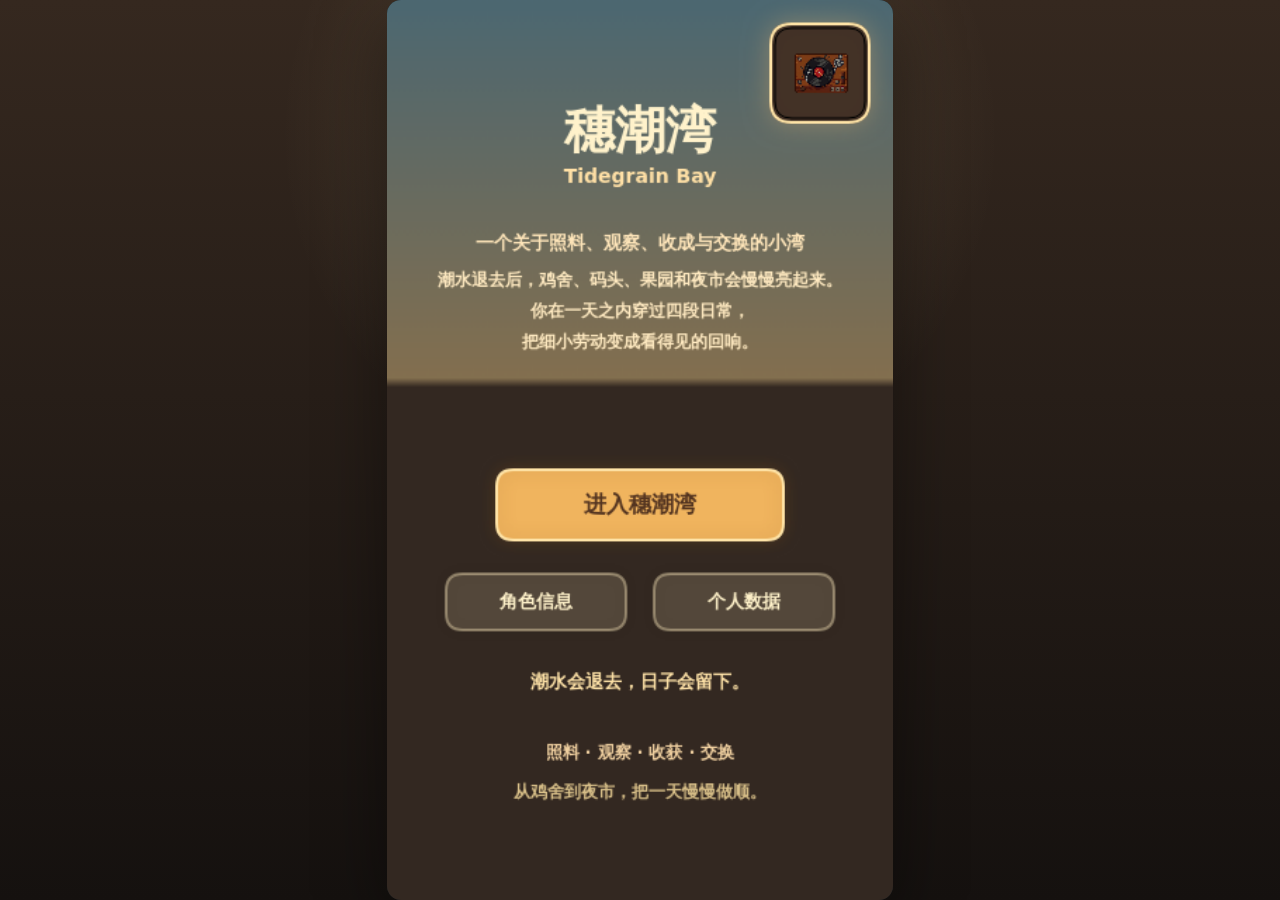
==== scenes/????/index.html @ 408d7daa "Refine WarmSheaf coop scene interactions and assets" ====
<!doctype html>
<html lang="zh-CN">
<head>
  <meta charset="utf-8">
  <meta name="viewport" content="width=device-width, initial-scale=1, maximum-scale=1, user-scalable=no, viewport-fit=cover">
  <title>穗潮湾场景原型集</title>
  <style>
    * { box-sizing: border-box; }
    html, body {
      margin: 0;
      width: 100%;
      height: 100%;
      overflow: hidden;
      background: #211a16;
      color: #fff6de;
      font-family: system-ui, -apple-system, BlinkMacSystemFont, "Segoe UI", sans-serif;
      touch-action: none;
      user-select: none;
    }
    #wrap {
      width: 100vw;
      height: 100vh;
      display: grid;
      place-items: center;
      background:
        radial-gradient(circle at 50% 15%, rgba(255, 223, 165, 0.18), transparent 36%),
        linear-gradient(180deg, #35281f, #15110f);
    }
    #stage {
      position: relative;
      width: min(100vw, calc(100vh * 9 / 16));
      height: min(100vh, calc(100vw * 16 / 9));
      max-width: 100vw;
      max-height: 100vh;
      border-radius: 14px;
      overflow: hidden;
      box-shadow: 0 22px 70px rgba(0, 0, 0, 0.42);
      background: #142027;
    }
    canvas {
      position: absolute;
      inset: 0;
      display: block;
      width: 100%;
      height: 100%;
      touch-action: none;
    }
    #worldCanvas { pointer-events: none; }
    #hudCanvas { background: transparent; }
    @media (max-width: 520px) {
      #stage { border-radius: 0; }
    }
  </style>
</head>
<body>
  <div id="wrap">
    <div id="stage">
      <canvas id="worldCanvas" width="360" height="640" aria-hidden="true"></canvas>
      <canvas id="hudCanvas" width="360" height="640" aria-label="穗潮湾场景原型集"></canvas>
    </div>
  </div>

  <script src="./js/three.min.js"></script>
  <script>
  (() => {
    "use strict";

    const Config = {
      W: 360,
      H: 640,
      fov: 98,
      pitchScale: 5.3,
      staminaMax: 100,
      errorText: "哎呀，出错了，请重启试试吧~",
      storageKey: "tidegrain-bay-multi-scene-v1",
      bgmPaths: {
        default: encodeURI("./assets/audio/bgm/星露谷背景音.mp3"),
        coop: encodeURI("./assets/audio/bgm/鸡舍背景音.mp3")
      },
      sfxPaths: {
        cloth: { path: encodeURI("./assets/audio/sfx/衣服摩擦.mp3"), volume: 0.7 },
        hayPlace: { path: encodeURI("./assets/audio/sfx/干草.mp3"), volume: 0.82 }
      },
      input: {
        hoverEnterAngle: 12,
        hoverExitAngle: 9,
        hoverLockMs: 150,
        edgeHintAngle: 18,
        tapAssistAngle: 15,
        tapGuideBonus: 2.6,
        guideNudgeDelay: 4.5,
        guideEscalateDelay: 8,
        stationaryFrameCount: 18,
        fastTurnThreshold: 2.4,
        idleDeadzoneYaw: 0.7,
        idleDeadzonePitch: 0.45,
        moveDeadzoneYaw: 0.3,
        moveDeadzonePitch: 0.2,
        idleSmoothing: 0.10,
        moveSmoothing: 0.18,
        fastTurnSmoothing: 0.32,
        pitchLimit: 32,
        pitchSoftZone: 8,
        pitchOvershoot: 12,
        pitchResistance: 2.6,
        tapDirectRadiusMul: 1.35,
        tapDirectMinRadius: 36,
        tapDirectGuideBonus: 5,
        dragThresholdPx: 4,
        dragYawScale: 0.32,
        dragPitchScale: 0.11
      },
      depthWeight: { far: 0, mid: 1, near: 2, fx: 3 }
    };

    const HubMapAssetPaths = [
      "./assets/ui/hub-map-360.png",
      "./assets/ui/hub-map.png",
      "../../1.png"
    ];
    const MenuMusicAssetPath = "./assets/ui/music-toggle.png";
    const MenuMusicSprite = {
      recordCx: 1341 / 2752,
      recordCy: 736 / 1536,
      recordR: 512 / 1536
    };
    const HubScenePlacements = {
      coop: { x: 0.21, y: 0.45, w: 88, h: 32 },
      orchard: { x: 0.7, y: 0.29, w: 88, h: 32 },
      dock: { x: 0.65, y: 0.6, w: 88, h: 32 },
      market: { x: 0.81, y: 0.82, w: 88, h: 32 }
    };

    const SceneOrder = ["coop", "dock", "orchard", "market"];
    const SceneMeta = {
      coop: { name: "暖穗鸡舍", en: "WarmSheaf Coop", core: "投喂、抚摸、拾蛋", color: "#efbd70", duration: 80, intro: "鸡舍总是醒得最早。先把干草放好，再和小鸡们打个招呼。", quote: "晨光落进鸡舍时，照料就是一天最稳的开始。" },
      dock: { name: "听潮码头", en: "Tidewharf Dock", core: "听音、抛竿、拉扯", color: "#6dc5dd", duration: 82, intro: "海面把鱼群藏进了浪声里。跟着更近的水花，把这一杆抛准。", quote: "在穗潮湾，鱼有时先被听见，才会被看见。" },
      orchard: { name: "风磨果园", en: "Windmill Orchard", core: "摇树、分拣、压榨", color: "#f29d63", duration: 80, intro: "风会替树把成熟交下来。你要做的，是分出最甜的一份。", quote: "果园教人的不是采摘，而是判断什么该留下、什么该变成香气。" },
      market: { name: "暮灯集市", en: "Dusklantern Market", core: "浏览、交付、变现", color: "#c18dff", duration: 80, intro: "等灯火亮起，白天的劳动才真正有了回声。看看谁在等你的货。", quote: "夜市不只交换货物，也交换一天被看见的分量。" }
    };

    const MenuCopy = {
      eyebrow: "一个关于照料、观察、收成与交换的小湾",
      bodyLines: [
        "潮水退去后，鸡舍、码头、果园和夜市会慢慢亮起来。",
        "你在一天之内穿过四段日常，",
        "把细小劳动变成看得见的回响。"
      ],
      quote: "潮水会退去，日子会留下。",
      footer: "照料 · 观察 · 收获 · 交换"
    };

    const InventoryLabels = {
      egg: "鸡蛋",
      silverEgg: "银星蛋",
      fish: "鲜鱼",
      shell: "贝壳",
      berry: "鲜果",
      jam: "果酱",
      honey: "蜂蜜"
    };

    const CollectionKeys = ["egg", "silverEgg", "fish", "shell", "berry", "jam", "honey"];
    const ProfileTitles = [
      { id: "newcomer", name: "湾里新住民" },
      { id: "coopkeeper", name: "鸡舍照料人" },
      { id: "tidewatcher", name: "听潮采集者" },
      { id: "lanterntrader", name: "暮灯货主" }
    ];
    const EventDefs = [
      { id: "scene_coop", label: "完成过暖穗鸡舍" },
      { id: "scene_dock", label: "完成过听潮码头" },
      { id: "scene_orchard", label: "完成过风磨果园" },
      { id: "scene_market", label: "完成过暮灯集市" },
      { id: "silver_egg", label: "收过银星蛋" },
      { id: "fish_catch", label: "钓到第一条鲜鱼" },
      { id: "jam_crafted", label: "压出第一罐果酱" },
      { id: "honey_taken", label: "收起第一份蜂蜜" },
      { id: "order_done", label: "完成过订单交付" },
      { id: "quick_sell", label: "完成过快速出售" }
    ];

    const OrderDefs = [
      { id: "egg_pair", title: "早餐篮", needs: { egg: 2 }, gold: 90, rep: 1 },
      { id: "silver_show", title: "银星展示", needs: { silverEgg: 1 }, gold: 120, rep: 1 },
      { id: "dock_pair", title: "海风拼盘", needs: { fish: 1, shell: 1 }, gold: 125, rep: 1 },
      { id: "sweet_jar", title: "甜味订单", needs: { jam: 1 }, gold: 150, rep: 2 },
      { id: "orchard_box", title: "果篮补货", needs: { berry: 2 }, gold: 96, rep: 1 },
      { id: "honey_gift", title: "蜂蜜伴手礼", needs: { honey: 1 }, gold: 138, rep: 2 }
    ];

    const ChickenArt = {
      basePath: "./assets/chicken2p5d/",
      idle: {
        front: "idle_front.png",
        back: "idle_back.png",
        frontRight: "idle_front_right.png",
        frontLeft: "idle_front_left.png",
        backRight: "idle_back_right.png",
        backLeft: "idle_back_left.png"
      },
      happy: {
        side: "happy_side.png"
      },
      peck: {
        up: "peck_side_up.png",
        down: "peck_side_down.png"
      }
    };

    const SceneBackdrops = {
      coop: { bg: 0xd9b788, fog: 0xc69b6d, density: 0.034 },
      dock: { bg: 0x8cb7cf, fog: 0x7ea9c0, density: 0.038 },
      orchard: { bg: 0xc9e3a5, fog: 0xb6d68a, density: 0.03 },
      market: { bg: 0x7f6f97, fog: 0x755f8a, density: 0.045 }
    };

    const ScenePanoramas = {
      coop: {
        pathLarge: "./assets/panoramas/coop-360-4096.jpg",
        pathSmall: "./assets/panoramas/coop-360-2048.jpg",
        radius: 34,
        rotationY: 0
      }
    };

    const worldCanvas = document.getElementById("worldCanvas");
    const canvas = document.getElementById("hudCanvas");
    const ctx = canvas.getContext("2d");

    function createFlagMap(keys) {
      const map = {};
      keys.forEach((key) => { map[key] = false; });
      return map;
    }
    function defaultStats() {
      return {
        totalGoldEarned: 0,
        totalOrdersCompleted: 0,
        totalQuickSales: 0,
        totalSuccessfulScenes: 0
      };
    }

    function defaultSave() {
      return {
        day: 1,
        gold: 120,
        stamina: Config.staminaMax,
        rep: 0,
        weather: "晴",
        settings: {
          bgmPaused: false
        },
        profile: {
          name: "新来的湾民",
          titleId: "newcomer"
        },
        friendship: { chickA: 0, chickB: 0, chickC: 0 },
        inventory: {
          egg: 0,
          silverEgg: 0,
          fish: 0,
          shell: 0,
          berry: 0,
          jam: 0,
          honey: 0
        },
        marketOrders: [],
        sceneBest: {},
        sceneClears: {},
        collection: createFlagMap(CollectionKeys),
        events: createFlagMap(EventDefs.map((def) => def.id)),
        stats: defaultStats()
      };
    }

    const State = {
      screen: "menu",
      sensorMode: "drag",
      desktopSim: false,
      sensorReady: false,
      needsCalibration: false,
      permissionAsked: false,
      lastTime: 0,
      hoverId: null,
      hoverLockUntil: 0,
      edgeHintId: null,
      toast: "",
      toastTimer: 0,
      toastType: "info",
      result: null,
      currentScene: null,
      menuPanel: "",
      lastProgressAt: 0,
      drag: { active: false, moved: false, canPan: false, x: 0, y: 0, yaw: 0, pitch: 0 },
      press: { down: false },
      orientation: { alpha: 0, beta: 0, gamma: 0, has: false },
      screenAngle: 0,
      calibration: { alpha: 0, beta: 70 },
      targetLook: { yaw: 0, pitch: 0 },
      lastTargetLook: { yaw: 0, pitch: 0 },
      look: { yaw: 0, pitch: 0 },
      motion: { stationaryFrames: 0, isStationary: false, lastTurnSpeed: 0 },
      particles: [],
      floaters: [],
      menuMusicSpin: 0,
      save: defaultSave()
    };

    const UiAssets = {
      hubMap: null,
      musicToggle: null,
      init() {
        const load = (path) => {
          const img = new window.Image();
          img.decoding = "async";
          img.src = path;
          return img;
        };
        const loadFirstAvailable = (paths, assign) => {
          const tryLoad = (index) => {
            if (index >= paths.length) return;
            const img = load(paths[index]);
            assign(img);
            img.addEventListener("error", () => tryLoad(index + 1), { once: true });
          };
          tryLoad(0);
        };
        loadFirstAvailable(HubMapAssetPaths, (img) => {
          this.hubMap = img;
        });
        this.musicToggle = load(MenuMusicAssetPath);
      }
    };

    const Audio = {
      ctx: null,
      bgm: {},
      sfx: {},
      ensure() {
        if (!this.ctx) {
          const AC = window.AudioContext || window.webkitAudioContext;
          if (AC) this.ctx = new AC();
        }
        if (this.ctx && this.ctx.state === "suspended") this.ctx.resume();
      },
      createMedia(path, loop, volume) {
        try {
          const music = new window.Audio(path);
          music.loop = true;
          music.preload = "auto";
          music.volume = volume;
          music.loop = !!loop;
          return music;
        } catch (_) {
          return null;
        }
      },
      ensureBgm(key) {
        if (Object.prototype.hasOwnProperty.call(this.bgm, key)) return this.bgm[key];
        const path = Config.bgmPaths[key];
        const volume = key === "coop" ? 0.5 : 0.42;
        this.bgm[key] = path ? this.createMedia(path, true, volume) : null;
        return this.bgm[key];
      },
      ensureSfx(key) {
        if (Object.prototype.hasOwnProperty.call(this.sfx, key)) return this.sfx[key];
        const entry = Config.sfxPaths[key];
        this.sfx[key] = entry ? this.createMedia(entry.path, false, entry.volume == null ? 1 : entry.volume) : null;
        return this.sfx[key];
      },
      getActiveBgmKey() {
        return State.screen === "playing" && State.currentScene && State.currentScene.id === "coop" ? "coop" : "default";
      },
      pauseInactiveBgms(activeKey) {
        Object.keys(this.bgm).forEach((key) => {
          if (key === activeKey) return;
          const music = this.bgm[key];
          if (music && !music.paused) music.pause();
        });
      },
      playMedia(media) {
        if (!media) return;
        const playPromise = media.play();
        if (playPromise && typeof playPromise.catch === "function") playPromise.catch(() => {});
      },
      restartBgm(key) {
        const music = this.ensureBgm(key);
        if (!music) return;
        try {
          music.pause();
          music.currentTime = 0;
        } catch (_) {}
      },
      syncBgm() {
        if (!State.save || !State.save.settings) return;
        const activeKey = this.getActiveBgmKey();
        this.pauseInactiveBgms(activeKey);
        const music = this.ensureBgm(activeKey);
        if (!music) return;
        if (State.save.settings.bgmPaused) {
          if (!music.paused) music.pause();
          return;
        }
        this.playMedia(music);
      },
      toggleBgm() {
        if (!State.save || !State.save.settings) return;
        State.save.settings.bgmPaused = !State.save.settings.bgmPaused;
        saveGame();
        this.syncBgm();
      },
      playEffect(key, fallbackType) {
        try {
          this.ensure();
          const sound = this.ensureSfx(key);
          if (!sound) {
            if (fallbackType) this.beep(fallbackType);
            return;
          }
          sound.pause();
          sound.currentTime = 0;
          this.playMedia(sound);
        } catch (_) {
          if (fallbackType) this.beep(fallbackType);
        }
      },
      beep(type) {
        try {
          this.ensure();
          if (!this.ctx) return;
          const now = this.ctx.currentTime;
          const osc = this.ctx.createOscillator();
          const gain = this.ctx.createGain();
          const map = {
            pickup: [340, 0.08, "triangle"],
            place: [250, 0.1, "sine"],
            good: [620, 0.12, "sine"],
            harvest: [780, 0.09, "triangle"],
            coin: [560, 0.14, "square"],
            miss: [150, 0.05, "sawtooth"],
            bite: [920, 0.08, "triangle"],
            win: [460, 0.24, "sine"]
          };
          const entry = map[type] || map.miss;
          osc.type = entry[2];
          osc.frequency.setValueAtTime(entry[0], now);
          if (type === "win" || type === "coin") osc.frequency.exponentialRampToValueAtTime(entry[0] * 1.5, now + entry[1]);
          gain.gain.setValueAtTime(0.0001, now);
          gain.gain.exponentialRampToValueAtTime(0.08, now + 0.01);
          gain.gain.exponentialRampToValueAtTime(0.0001, now + entry[1]);
          osc.connect(gain);
          gain.connect(this.ctx.destination);
          osc.start(now);
          osc.stop(now + entry[1] + 0.02);
        } catch (_) {}
      }
    };

    const World = {
      ready: false,
      renderer: null,
      scene: null,
      camera: null,
      root: null,
      objectMap: new Map(),
      textureLoader: null,
      textureCache: new Map(),
      shadowTexture: null,
      panoramaMesh: null,
      scratchWorld: null,
      scratchCam: null,
      scratchDistance: null,
      currentSceneId: "",
      sceneView: {
        coop: { fov: 51, cameraHeight: 1.46, fog: 0.066 },
        dock: { fov: 54, cameraHeight: 1.58, fog: 0.042 },
        orchard: { fov: 57, cameraHeight: 1.56, fog: 0.03 },
        market: { fov: 56, cameraHeight: 1.58, fog: 0.045 }
      },
      init() {
        if (!window.THREE) throw new Error("THREE not loaded");
        this.renderer = new THREE.WebGLRenderer({ canvas: worldCanvas, antialias: true, alpha: true });
        this.renderer.setPixelRatio(Math.min(window.devicePixelRatio || 1, 2));
        this.renderer.setSize(Config.W, Config.H, false);
        this.textureLoader = new THREE.TextureLoader();
        if ("outputColorSpace" in this.renderer && THREE.SRGBColorSpace) {
          this.renderer.outputColorSpace = THREE.SRGBColorSpace;
        }
        this.renderer.setClearColor(0x000000, 0);

        this.scene = new THREE.Scene();
        this.camera = new THREE.PerspectiveCamera(56, Config.W / Config.H, 0.1, 80);
        this.camera.rotation.order = "YXZ";
        this.camera.position.set(0, 1.58, 0);

        const hemi = new THREE.HemisphereLight(0xfff0d0, 0x574333, 1.55);
        hemi.position.set(0, 10, 0);
        this.scene.add(hemi);

        const key = new THREE.DirectionalLight(0xfff5dd, 1.25);
        key.position.set(4, 9, 3);
        this.scene.add(key);

        this.root = new THREE.Group();
        this.scene.add(this.root);
        this.scratchWorld = new THREE.Vector3();
        this.scratchCam = new THREE.Vector3();
        this.scratchDistance = new THREE.Vector3();
        this.ready = true;
        worldCanvas.style.opacity = "0";
      },
      setActive(active) {
        worldCanvas.style.opacity = active && this.ready ? "1" : "0";
      },
      unloadScene() {
        if (!this.ready) return;
        while (this.root.children.length) this.root.remove(this.root.children[0]);
        this.objectMap.clear();
        this.panoramaMesh = null;
        this.currentSceneId = "";
      },
      getView(sceneId) {
        return this.sceneView[sceneId] || this.sceneView.coop;
      },
      loadScene(sceneData) {
        if (!this.ready || !sceneData) return;
        this.unloadScene();
        this.currentSceneId = sceneData.id;
        const view = this.getView(sceneData.id);
        this.camera.fov = view.fov;
        this.camera.position.y = view.cameraHeight;
        this.camera.updateProjectionMatrix();
        this.applySceneBackdrop(sceneData.id);
        try {
          this.buildSceneEnvironment(sceneData.id);
          for (const obj of sceneData.objects) {
            const mesh = this.createObjectMesh(obj);
            if (!mesh) continue;
            mesh.userData.objId = obj.id;
            this.root.add(mesh);
            this.objectMap.set(obj.id, mesh);
            this.syncObjectTransform(obj, mesh);
          }
        } catch (err) {
          console.warn("Scene build failed, falling back to base coop environment.", err);
          this.unloadScene();
          this.currentSceneId = sceneData.id;
          this.scene.background = new THREE.Color((SceneBackdrops[sceneData.id] || SceneBackdrops.coop).bg);
          this.buildSceneEnvironment(sceneData.id, true);
          for (const obj of sceneData.objects) {
            const mesh = this.createObjectMesh(obj);
            if (!mesh) continue;
            mesh.userData.objId = obj.id;
            this.root.add(mesh);
            this.objectMap.set(obj.id, mesh);
            this.syncObjectTransform(obj, mesh);
          }
        }
      },
      applySceneBackdrop(sceneId) {
        const entry = SceneBackdrops[sceneId] || SceneBackdrops.coop;
        const view = this.getView(sceneId);
        this.scene.background = new THREE.Color(entry.bg);
        this.scene.fog = new THREE.FogExp2(entry.fog, view.fog || entry.density);
      },
      mat(color, roughness = 0.88, metalness = 0.06, emissive = 0x000000, emissiveIntensity = 0) {
        return new THREE.MeshStandardMaterial({ color, roughness, metalness, emissive, emissiveIntensity });
      },
      addMesh(group, geometry, material, x = 0, y = 0, z = 0, rx = 0, ry = 0, rz = 0, sx = 1, sy = 1, sz = 1) {
        const mesh = new THREE.Mesh(geometry, material);
        mesh.position.set(x, y, z);
        mesh.rotation.set(rx, ry, rz);
        mesh.scale.set(sx, sy, sz);
        group.add(mesh);
        return mesh;
      },
      loadSmoothTexture(path) {
        const cacheKey = `smooth:${path}`;
        const cached = this.textureCache.get(cacheKey);
        if (cached) return cached;
        const texture = this.textureLoader.load(path);
        texture.magFilter = THREE.LinearFilter;
        texture.minFilter = THREE.LinearMipmapLinearFilter;
        if ("colorSpace" in texture && THREE.SRGBColorSpace) texture.colorSpace = THREE.SRGBColorSpace;
        if (this.renderer && this.renderer.capabilities && typeof this.renderer.capabilities.getMaxAnisotropy === "function") {
          texture.anisotropy = Math.min(8, this.renderer.capabilities.getMaxAnisotropy() || 1);
        }
        this.textureCache.set(cacheKey, texture);
        return texture;
      },
      resolvePanoramaPath(config) {
        const preferSmall = ("ontouchstart" in window)
          || (navigator && typeof navigator.maxTouchPoints === "number" && navigator.maxTouchPoints > 0);
        const maxTextureSize = this.renderer && this.renderer.capabilities
          ? this.renderer.capabilities.maxTextureSize
          : 4096;
        if (preferSmall && config.pathSmall) return config.pathSmall;
        if (maxTextureSize < 4096 && config.pathSmall) return config.pathSmall;
        if (config.pathLarge) return config.pathLarge;
        return config.pathSmall || config.path || "";
      },
      loadPixelTexture(path) {
        const cached = this.textureCache.get(path);
        if (cached) return cached;
        const texture = this.textureLoader.load(path);
        texture.magFilter = THREE.NearestFilter;
        texture.minFilter = THREE.NearestFilter;
        texture.generateMipmaps = false;
        if ("colorSpace" in texture && THREE.SRGBColorSpace) texture.colorSpace = THREE.SRGBColorSpace;
        this.textureCache.set(path, texture);
        return texture;
      },
      getChickenShadowTexture() {
        if (this.shadowTexture) return this.shadowTexture;
        const shadowCanvas = document.createElement("canvas");
        shadowCanvas.width = 96;
        shadowCanvas.height = 48;
        const shadowCtx = shadowCanvas.getContext("2d");
        const gradient = shadowCtx.createRadialGradient(48, 24, 5, 48, 24, 31);
        gradient.addColorStop(0, "rgba(28, 14, 6, 0.54)");
        gradient.addColorStop(0.6, "rgba(28, 14, 6, 0.2)");
        gradient.addColorStop(1, "rgba(28, 14, 6, 0)");
        shadowCtx.fillStyle = gradient;
        shadowCtx.beginPath();
        shadowCtx.ellipse(48, 24, 36, 15, 0, 0, Math.PI * 2);
        shadowCtx.fill();
        this.shadowTexture = new THREE.CanvasTexture(shadowCanvas);
        this.shadowTexture.needsUpdate = true;
        return this.shadowTexture;
      },
      resolveChickenState(obj) {
        if (obj.mood === "happy") return "happy";
        if (obj.mood === "eat") return "peck";
        return "idle";
      },
      resolveChickenFrame(obj) {
        const poseYaw = clamp(obj.faceOffset || 0, -179, 179);
        const absPose = Math.abs(poseYaw);
        const facingRight = poseYaw >= 0;
        const state = this.resolveChickenState(obj);
        const idleKey = absPose < 25
          ? "front"
          : absPose > 142
            ? "back"
            : absPose < 88
              ? (facingRight ? "frontRight" : "frontLeft")
              : (facingRight ? "backRight" : "backLeft");
        const idleFrame = {
          path: ChickenArt.basePath + ChickenArt.idle[idleKey],
          flipX: false,
          spriteScaleX: 1,
          spriteScaleY: 1,
          shadowScaleX: 1,
          shadowScaleY: 1,
          tint: obj.spriteTint || "#ffffff"
        };
        if (state === "idle" || absPose < 22 || absPose > 150) return idleFrame;
        if (state === "happy") {
          return {
            path: ChickenArt.basePath + ChickenArt.happy.side,
            flipX: facingRight,
            spriteScaleX: 1.02,
            spriteScaleY: 1.07,
            shadowScaleX: 0.96,
            shadowScaleY: 0.98,
            tint: obj.spriteTint || "#ffffff"
          };
        }
        const peckKey = Math.sin(performance.now() * 0.006 + (obj.wander || 0) * 0.5) > 0.16 ? "down" : "up";
        return {
          path: ChickenArt.basePath + ChickenArt.peck[peckKey],
          flipX: facingRight,
          spriteScaleX: 1.04,
          spriteScaleY: peckKey === "down" ? 0.96 : 1,
          shadowScaleX: peckKey === "down" ? 1.04 : 0.98,
          shadowScaleY: peckKey === "down" ? 1.02 : 0.96,
          tint: obj.spriteTint || "#ffffff"
        };
      },
      updateChickenBillboard(obj, group) {
        if (!group || !group.userData.sprite) return;
        const frame = this.resolveChickenFrame(obj);
        const sprite = group.userData.sprite;
        const shadow = group.userData.shadow;
        if (group.userData.framePath !== frame.path) {
          sprite.material.map = this.loadPixelTexture(frame.path);
          sprite.material.needsUpdate = true;
          group.userData.framePath = frame.path;
        }
        sprite.material.color.set(frame.tint);
        sprite.scale.set(frame.flipX ? -frame.spriteScaleX : frame.spriteScaleX, frame.spriteScaleY, 1);
        if (shadow) shadow.scale.set(frame.shadowScaleX, frame.shadowScaleY, 1);
        sprite.getWorldPosition(this.scratchWorld);
        sprite.lookAt(this.camera.position.x, this.scratchWorld.y, this.camera.position.z);
      },
      makePanoramaSphere(config) {
        const texturePath = this.resolvePanoramaPath(config);
        const sphere = new THREE.Mesh(
          new THREE.SphereGeometry(config.radius || 34, 64, 40),
          new THREE.MeshBasicMaterial({
            map: this.loadSmoothTexture(texturePath),
            color: new THREE.Color(config.tint || 0xf5dfbf),
            side: THREE.BackSide,
            fog: false,
            toneMapped: false,
            depthWrite: false
          })
        );
        sphere.position.copy(this.camera.position);
        sphere.rotation.y = config.rotationY || 0;
        sphere.renderOrder = -20;
        sphere.frustumCulled = false;
        return sphere;
      },
      addRingProp(yaw, radius, y, width, height, depth, color) {
        const geo = new THREE.BoxGeometry(width, height, depth);
        const mesh = new THREE.Mesh(geo, this.mat(color));
        const rad = THREE.MathUtils.degToRad(yaw);
        mesh.position.set(Math.sin(rad) * radius, y + height * 0.5, -Math.cos(rad) * radius);
        mesh.lookAt(0, mesh.position.y, 0);
        this.root.add(mesh);
      },
      buildSceneEnvironment(sceneId, forceFallback = false) {
        const panorama = !forceFallback ? ScenePanoramas[sceneId] : null;
        if (panorama) {
          this.panoramaMesh = this.makePanoramaSphere(panorama);
          this.root.add(this.panoramaMesh);
        } else {
          const sky = new THREE.Mesh(
            new THREE.SphereGeometry(38, 24, 16),
            new THREE.MeshBasicMaterial({ color: sceneId === "market" ? 0x6f5c84 : sceneId === "dock" ? 0x8fb9d0 : sceneId === "orchard" ? 0xc4dea1 : 0xf0c578, side: THREE.BackSide })
          );
          this.root.add(sky);
        }

        if (sceneId === "coop") {
          if (!panorama) {
            const floor = new THREE.Mesh(new THREE.CircleGeometry(12.5, 48), this.mat(0x7d5236));
            floor.rotation.x = -Math.PI / 2;
            this.root.add(floor);
            const wall = new THREE.Mesh(new THREE.CylinderGeometry(9.8, 9.8, 4.9, 48, 1, true), this.mat(0xad7b4a));
            wall.position.y = 2.02;
            wall.material.side = THREE.BackSide;
            this.root.add(wall);
            this.addRingProp(4, 8.9, 1.12, 2.8, 1.9, 0.12, 0xffe1a4);
            this.addRingProp(-112, 7.7, 0.18, 1.2, 0.9, 1.2, 0xc49346);
            this.addRingProp(118, 7.8, 0.2, 0.9, 1.1, 0.9, 0x774732);
          }
        } else if (sceneId === "dock") {
          const water = new THREE.Mesh(new THREE.CircleGeometry(18, 56), this.mat(0x4d90af, 0.45, 0.02));
          water.rotation.x = -Math.PI / 2;
          this.root.add(water);
          const deck = new THREE.Mesh(new THREE.RingGeometry(1.9, 7.2, 32), this.mat(0x8b6442));
          deck.rotation.x = -Math.PI / 2;
          deck.position.y = 0.02;
          this.root.add(deck);
        } else if (sceneId === "orchard") {
          const grass = new THREE.Mesh(new THREE.CircleGeometry(18, 48), this.mat(0x7aa858));
          grass.rotation.x = -Math.PI / 2;
          this.root.add(grass);
          this.addRingProp(34, 12.5, 0, 0.9, 3.6, 0.9, 0xd6b07d);
        } else if (sceneId === "market") {
          const ground = new THREE.Mesh(new THREE.CircleGeometry(16, 48), this.mat(0x6c4a43));
          ground.rotation.x = -Math.PI / 2;
          this.root.add(ground);
          const lanternMat = this.mat(0xffdc88, 0.5, 0, 0xffc85b, 0.4);
          [-34, 0, 36].forEach((yaw) => {
            const g = new THREE.Group();
            const rad = THREE.MathUtils.degToRad(yaw);
            g.position.set(Math.sin(rad) * 9.5, 2.8, -Math.cos(rad) * 9.5);
            g.lookAt(0, g.position.y, 0);
            this.addMesh(g, new THREE.CylinderGeometry(0.05, 0.05, 0.6, 6), this.mat(0xbba47c), 0, 0.2, 0);
            this.addMesh(g, new THREE.BoxGeometry(0.34, 0.46, 0.34), lanternMat, 0, -0.25, 0);
            this.root.add(g);
          });
        }
      },
      getObjectRadius(obj) {
        const map = {
          dust: 8.2, hayBits: 5.3, glint: 5.1, cuePulse: 9.4, glimmer: 7.5,
          hopper: 4.9, trough: 4.4, chicken: 4.2, egg: 3.8,
          boat: 12.2, post: 8.4, net: 7.8, spot: 7.1,
          fence: 8.6, beeFx: 5.9, leafFx: 6.6, tree: 7.4, hive: 5.6, crateGood: 4.9, press: 5.1, fruit: 4.1,
          glowOrb: 6.7, flagFx: 8.1, boxCluster: 7.2, board: 5.2, stallGrocer: 6.6, stallFish: 6.6, stallCraft: 5.9
        };
        return obj.distance || map[obj.kind] || (depthBandOf(obj) === "far" ? 10 : depthBandOf(obj) === "mid" ? 7 : 5);
      },
      getObjectBaseY(obj) {
        const map = {
          dust: 1.8, hayBits: 0.38, glint: 0.54, cuePulse: obj.pitch > 0 ? 2.15 : 0.9, glimmer: 0.12,
          hopper: 0.82, trough: 0.08, chicken: 0, egg: 0,
          boat: 0.12, post: 0, net: 0.45, spot: 0.04,
          fence: 0, beeFx: 1.45, leafFx: 2.3, tree: 0, hive: 0.08, crateGood: 0.05, press: 0.05, fruit: 0,
          glowOrb: 1.75, flagFx: 1.9, boxCluster: 0.04, board: 0.12, stallGrocer: 0.05, stallFish: 0.05, stallCraft: 0.05
        };
        return typeof obj.height === "number" ? obj.height : (map[obj.kind] || 0);
      },
      syncObjectTransform(obj, mesh) {
        if (!mesh) return;
        const radius = this.getObjectRadius(obj);
        const rad = THREE.MathUtils.degToRad(obj.yaw);
        mesh.position.set(Math.sin(rad) * radius, this.getObjectBaseY(obj), -Math.cos(rad) * radius);
        mesh.visible = !obj.hidden;
        if (obj.kind !== "dust" && obj.kind !== "beeFx" && obj.kind !== "leafFx" && obj.kind !== "cuePulse" && obj.kind !== "glint" && obj.kind !== "glimmer" && obj.kind !== "glowOrb" && obj.kind !== "chicken") {
          mesh.lookAt(0, mesh.position.y, 0);
        }
      },
      makeChicken(obj) {
        const group = new THREE.Group();
        const shadow = new THREE.Mesh(
          new THREE.PlaneGeometry(0.98, 0.48),
          new THREE.MeshBasicMaterial({
            map: this.getChickenShadowTexture(),
            transparent: true,
            depthWrite: false,
            opacity: 0.46
          })
        );
        shadow.rotation.x = -Math.PI / 2;
        shadow.position.y = 0.015;
        shadow.renderOrder = 1;
        group.add(shadow);
        const sprite = new THREE.Mesh(
          new THREE.PlaneGeometry(1.38, 1.38),
          new THREE.MeshBasicMaterial({
            map: this.loadPixelTexture(ChickenArt.basePath + ChickenArt.idle.front),
            color: new THREE.Color(obj.spriteTint || "#ffffff"),
            transparent: true,
            alphaTest: 0.08,
            side: THREE.DoubleSide,
            depthWrite: false
          })
        );
        sprite.position.y = 0.72;
        sprite.renderOrder = 2;
        group.add(sprite);
        group.userData.sprite = sprite;
        group.userData.shadow = shadow;
        group.userData.focusY = 0.58;
        this.updateChickenBillboard(obj, group);
        return group;
      },
      createObjectMesh(obj) {
        const g = new THREE.Group();
        const wood = this.mat(0x7a5133);
        const warmWood = this.mat(0xa57646);
        const straw = this.mat(0xd6b15a);
        switch (obj.kind) {
          case "hopper":
            this.addMesh(g, new THREE.BoxGeometry(0.9, 0.7, 0.72), wood, 0, 0.42, 0);
            for (let i = -0.26; i <= 0.26; i += 0.13) this.addMesh(g, new THREE.ConeGeometry(0.08, 0.24, 6), straw, i, 0.88, 0);
            g.userData.focusY = 0.56;
            return g;
          case "trough":
            this.addMesh(g, new THREE.BoxGeometry(1.1, 0.24, 0.38), wood, 0, 0.18, 0);
            g.userData.content = this.addMesh(g, new THREE.BoxGeometry(0.94, 0.1, 0.22), this.mat(obj.filled ? 0xd6b15a : 0x4f2e21), 0, 0.23, 0);
            g.userData.focusY = 0.28;
            return g;
          case "chicken":
            return this.makeChicken(obj);
          case "egg":
            this.addMesh(g, new THREE.SphereGeometry(0.22, 18, 14), this.mat(obj.quality === "silverEgg" ? 0xe7f2ff : 0xfff2d5, 0.45, 0), 0, 0.2, 0, 0, 0, 0, 0.78, 1.08, 0.78);
            if (obj.quality === "silverEgg") this.addMesh(g, new THREE.OctahedronGeometry(0.07, 0), this.mat(0xf5fbff, 0.2, 0, 0xeaf7ff, 0.4), 0, 0.5, 0);
            g.userData.focusY = 0.24;
            return g;
          case "dust":
            for (let i = 0; i < 5; i++) this.addMesh(g, new THREE.SphereGeometry(0.04 + i * 0.006, 8, 8), this.mat(0xffe7b4, 0.4, 0, 0xffdf9a, 0.2), Math.sin(i) * 0.22, Math.cos(i * 0.7) * 0.12, Math.cos(i) * 0.16);
            return g;
          case "hayBits":
            for (let i = 0; i < 5; i++) this.addMesh(g, new THREE.BoxGeometry(0.05, 0.22, 0.03), straw, -0.18 + i * 0.09, 0.08, 0, 0.22, 0, 0.55);
            return g;
          case "glint":
            this.addMesh(g, new THREE.OctahedronGeometry(0.12, 0), this.mat(0xfff4b8, 0.2, 0, 0xffe188, 0.55), 0, 0, 0);
            return g;
          case "cuePulse":
            this.addMesh(g, new THREE.TorusGeometry(0.26, 0.018, 8, 32), this.mat(0xffe59a, 0.4, 0, 0xffcb66, 0.35), 0, 0, 0, Math.PI / 2);
            this.addMesh(g, new THREE.TorusGeometry(0.4, 0.012, 8, 32), this.mat(0xffefc0, 0.4, 0, 0xffcb66, 0.22), 0, 0, 0, Math.PI / 2);
            return g;
          case "boat":
            this.addMesh(g, new THREE.BoxGeometry(1.15, 0.22, 0.52), this.mat(0x6c5647), 0, 0.18, 0);
            this.addMesh(g, new THREE.CylinderGeometry(0.03, 0.03, 0.72, 6), this.mat(0xd0b48b), 0.1, 0.72, 0);
            this.addMesh(g, new THREE.BoxGeometry(0.02, 0.42, 0.52), this.mat(0xf5ead8), 0.28, 0.75, 0, 0, 0, 0, 1, 1, 0.02);
            return g;
          case "post":
            this.addMesh(g, new THREE.CylinderGeometry(0.09, 0.12, 1.3, 8), this.mat(0x8b6849), 0, 0.65, 0);
            return g;
          case "net":
            this.addMesh(g, new THREE.TorusGeometry(0.36, 0.03, 8, 32), this.mat(0xd0c7b6), 0, 0.42, 0, Math.PI / 2);
            this.addMesh(g, new THREE.CylinderGeometry(0.02, 0.02, 0.72, 6), this.mat(0xa98b68), 0, 0.16, 0);
            return g;
          case "glimmer":
          case "spot":
            const active = State.currentScene && State.currentScene.data.activeId === obj.id;
            const ringA = this.addMesh(g, new THREE.TorusGeometry(0.32, 0.018, 8, 32), this.mat(active ? 0xfff3bb : 0xd7eef8, 0.3, 0, active ? 0xffdb7d : 0x8cc7de, 0.4), 0, 0.02, 0, Math.PI / 2);
            const ringB = this.addMesh(g, new THREE.TorusGeometry(0.56, 0.014, 8, 32), this.mat(active ? 0xfff7d1 : 0xe8f7ff, 0.3, 0, active ? 0xffdb7d : 0x8cc7de, 0.2), 0, 0.02, 0, Math.PI / 2);
            g.userData.rings = [ringA, ringB];
            g.userData.focusY = 0.05;
            return g;
          case "fence":
            this.addMesh(g, new THREE.BoxGeometry(1.3, 0.08, 0.08), this.mat(0x8f6d49), 0, 0.74, 0);
            [-0.45, 0, 0.45].forEach((x) => this.addMesh(g, new THREE.BoxGeometry(0.08, 0.8, 0.08), this.mat(0x8f6d49), x, 0.4, 0));
            return g;
          case "beeFx":
            for (let i = 0; i < 3; i++) this.addMesh(g, new THREE.SphereGeometry(0.05, 10, 10), this.mat(0xf7d768, 0.3, 0, 0xfddf76, 0.25), Math.cos(i * 2.1) * 0.32, Math.sin(i * 1.5) * 0.18, Math.sin(i) * 0.16);
            return g;
          case "leafFx":
            for (let i = 0; i < 4; i++) this.addMesh(g, new THREE.SphereGeometry(0.07, 8, 8), this.mat(0xf2c979, 0.5), Math.sin(i) * 0.26, Math.cos(i * 0.7) * 0.22, Math.cos(i) * 0.18, 0, 0, 0, 1.2, 0.42, 0.72);
            return g;
          case "tree":
            this.addMesh(g, new THREE.CylinderGeometry(0.14, 0.18, 1.25, 10), this.mat(0x7b4f2d), 0, 0.62, 0);
            g.userData.crown = this.addMesh(g, new THREE.SphereGeometry(0.86, 18, 14), this.mat(obj.shaken ? 0x7fbb5d : 0x86c45d), 0, 1.7, 0);
            if (!obj.shaken) {
              const fruitA = this.addMesh(g, new THREE.SphereGeometry(0.11, 10, 10), this.mat(0xffb26d), -0.34, 1.58, 0.28);
              const fruitB = this.addMesh(g, new THREE.SphereGeometry(0.11, 10, 10), this.mat(0xffb26d), 0.26, 1.42, -0.12);
              g.userData.treeFruit = [fruitA, fruitB];
            }
            g.userData.focusY = 1.35;
            return g;
          case "hive":
            g.userData.body = this.addMesh(g, new THREE.BoxGeometry(0.72, 0.92, 0.56), this.mat(obj.taken ? 0x8d6a49 : 0xcfab58), 0, 0.48, 0);
            g.userData.focusY = 0.5;
            return g;
          case "crateGood":
            this.addMesh(g, new THREE.BoxGeometry(0.8, 0.34, 0.58), this.mat(0xd39e59), 0, 0.18, 0);
            g.userData.focusY = 0.26;
            return g;
          case "press":
            this.addMesh(g, new THREE.BoxGeometry(0.82, 0.54, 0.82), this.mat(0x8b6d56), 0, 0.28, 0);
            this.addMesh(g, new THREE.CylinderGeometry(0.18, 0.18, 0.42, 12), this.mat(0xc89f67), 0, 0.58, 0);
            this.addMesh(g, new THREE.BoxGeometry(0.08, 0.32, 0.08), this.mat(0x644632), 0, 0.93, 0);
            g.userData.focusY = 0.54;
            return g;
          case "fruit":
            this.addMesh(g, new THREE.SphereGeometry(0.18, 12, 12), this.mat(obj.fruitType === "good" ? 0xffb364 : 0xdd8b59), 0, 0.18, 0);
            g.userData.focusY = 0.18;
            return g;
          case "glowOrb":
            this.addMesh(g, new THREE.SphereGeometry(0.18, 12, 12), this.mat(0xffd78d, 0.3, 0, 0xffb75c, 0.45), 0, 0, 0);
            return g;
          case "flagFx":
            this.addMesh(g, new THREE.BoxGeometry(0.03, 0.9, 0.03), this.mat(0xc8b28b), 0, 0.45, 0);
            this.addMesh(g, new THREE.BoxGeometry(0.42, 0.22, 0.04), this.mat(0xd98f5f), 0.2, 0.68, 0);
            return g;
          case "boxCluster":
            this.addMesh(g, new THREE.BoxGeometry(0.62, 0.3, 0.52), this.mat(0x94663f), 0, 0.16, 0);
            this.addMesh(g, new THREE.BoxGeometry(0.5, 0.24, 0.46), this.mat(0xad7b4c), -0.36, 0.12, 0.08);
            this.addMesh(g, new THREE.BoxGeometry(0.46, 0.22, 0.42), this.mat(0x7d5737), 0.3, 0.11, -0.04);
            return g;
          case "board":
            this.addMesh(g, new THREE.BoxGeometry(0.12, 1.4, 0.12), this.mat(0x7d5638), 0, 0.7, 0);
            this.addMesh(g, new THREE.BoxGeometry(1.05, 1.15, 0.12), this.mat(0xf0d9b0), 0, 1.34, 0);
            g.userData.focusY = 1.2;
            return g;
          case "stallGrocer":
          case "stallFish":
          case "stallCraft":
            const color = obj.kind === "stallGrocer" ? 0x9cc666 : obj.kind === "stallFish" ? 0x6cbad7 : 0xc9a8f7;
            this.addMesh(g, new THREE.BoxGeometry(1.2, 0.72, 0.82), this.mat(0x7a5133), 0, 0.36, 0);
            this.addMesh(g, new THREE.BoxGeometry(1.36, 0.2, 0.96), this.mat(color), 0, 1.08, 0);
            g.userData.focusY = 0.8;
            return g;
          default:
            return null;
        }
      },
      projectObject(obj) {
        if (!this.ready) return null;
        const mesh = this.objectMap.get(obj.id);
        if (!mesh || !mesh.visible) return null;
        this.scratchWorld.set(0, mesh.userData.focusY || 0.3, 0);
        mesh.localToWorld(this.scratchWorld);
        this.scratchCam.copy(this.scratchWorld).applyMatrix4(this.camera.matrixWorldInverse);
        if (this.scratchCam.z > -0.12) return null;
        this.scratchWorld.project(this.camera);
        if (this.scratchWorld.z < -1 || this.scratchWorld.z > 1) return null;
        const x = (this.scratchWorld.x * 0.5 + 0.5) * Config.W;
        const y = (-this.scratchWorld.y * 0.5 + 0.5) * Config.H;
        mesh.getWorldPosition(this.scratchDistance);
        const distance = this.camera.position.distanceTo(this.scratchDistance);
        const scale = clamp(4.6 / distance, 0.34, 1.9);
        return { x, y, scale, dx: x - Config.W / 2, distance };
      },
      update(sceneData, dt) {
        if (!this.ready || !sceneData) return;
        this.camera.rotation.y = THREE.MathUtils.degToRad(-State.look.yaw);
        this.camera.rotation.x = THREE.MathUtils.degToRad(State.look.pitch);
        if (this.panoramaMesh) this.panoramaMesh.position.copy(this.camera.position);
        for (const obj of sceneData.objects) {
          const mesh = this.objectMap.get(obj.id);
          if (!mesh) continue;
          this.syncObjectTransform(obj, mesh);
          if (obj.kind === "trough" && mesh.userData.content) {
            mesh.userData.content.material.color.set(obj.filled ? 0xd6b15a : 0x4f2e21);
          }
          if ((obj.kind === "spot" || obj.kind === "glimmer") && mesh.userData.rings) {
            const active = sceneData.data.activeId === obj.id;
            const ringColors = active
              ? [{ color: 0xfff3bb, emissive: 0xffdb7d, intensity: 0.4 }, { color: 0xfff7d1, emissive: 0xffdb7d, intensity: 0.2 }]
              : [{ color: 0xd7eef8, emissive: 0x8cc7de, intensity: 0.18 }, { color: 0xe8f7ff, emissive: 0x8cc7de, intensity: 0.12 }];
            mesh.userData.rings.forEach((ring, index) => {
              ring.material.color.set(ringColors[index].color);
              ring.material.emissive.set(ringColors[index].emissive);
              ring.material.emissiveIntensity = ringColors[index].intensity;
            });
          }
          if (obj.kind === "tree" && mesh.userData.crown) {
            mesh.userData.crown.material.color.set(obj.shaken ? 0x7fbb5d : 0x86c45d);
            if (mesh.userData.treeFruit) mesh.userData.treeFruit.forEach((fruit) => { fruit.visible = !obj.shaken; });
          }
          if (obj.kind === "hive" && mesh.userData.body) {
            mesh.userData.body.material.color.set(obj.taken ? 0x8d6a49 : 0xcfab58);
          }
          if (obj.kind === "chicken") {
            mesh.position.y += Math.sin(obj.bob) * (obj.mood === "happy" ? 0.07 : 0.03);
            this.updateChickenBillboard(obj, mesh);
            if (mesh.userData.shadow) {
              const shadowPulse = obj.mood === "happy" ? 1 - Math.max(0, Math.sin(obj.bob)) * 0.16 : 1 - Math.max(0, Math.sin(obj.bob)) * 0.08;
              mesh.userData.shadow.scale.multiplyScalar(shadowPulse);
            }
          } else if (obj.kind === "fruit") {
            mesh.position.y += Math.sin(obj.bounce || 0) * 0.08;
          } else if (obj.kind === "boat") {
            mesh.position.y += Math.sin(performance.now() * 0.001 + (obj.bob || 0)) * 0.06;
          } else if (obj.kind === "spot" || obj.kind === "glimmer" || obj.kind === "cuePulse") {
            const pulse = 1 + Math.sin(performance.now() * 0.004 + (obj.pulse || 0)) * 0.08;
            mesh.scale.setScalar(pulse);
          } else if (obj.kind === "glint" || obj.kind === "leafFx" || obj.kind === "beeFx" || obj.kind === "glowOrb") {
            mesh.rotation.y += dt * 0.9;
          } else if (obj.kind === "dust") {
            mesh.rotation.y -= dt * 0.3;
          }
        }
      },
      render(active) {
        if (!this.ready) return;
        this.setActive(active);
        if (!active) return;
        this.renderer.render(this.scene, this.camera);
      }
    };

    function clamp(v, min, max) { return Math.max(min, Math.min(max, v)); }
    function lerp(a, b, t) { return a + (b - a) * t; }
    function normDeg(v) {
      let n = ((v + 180) % 360 + 360) % 360 - 180;
      return n === -180 ? 180 : n;
    }
    function angleDistance(a, b) { return Math.abs(normDeg(a - b)); }
    function getPitchRawLimit() {
      return Config.input.pitchLimit + Config.input.pitchOvershoot;
    }
    function clampPitchInput(v) {
      const rawLimit = getPitchRawLimit();
      return clamp(v, -rawLimit, rawLimit);
    }
    function softenPitch(v) {
      const limit = Config.input.pitchLimit;
      const softZone = clamp(Config.input.pitchSoftZone, 0, limit);
      const rawLimit = getPitchRawLimit();
      const linearLimit = Math.max(0, limit - softZone);
      const capped = clamp(v, -rawLimit, rawLimit);
      const abs = Math.abs(capped);
      if (abs <= linearLimit) return capped;
      const range = Math.max(0.0001, rawLimit - linearLimit);
      const t = clamp((abs - linearLimit) / range, 0, 1);
      const resistance = Math.max(0.2, Config.input.pitchResistance);
      const curve = Math.log1p(t * resistance) / Math.log1p(resistance);
      const sign = capped < 0 ? -1 : 1;
      return sign * (linearLimit + curve * (limit - linearLimit));
    }
    function vibrate(pattern) {
      try { if (navigator.vibrate) navigator.vibrate(pattern); } catch (_) {}
    }
    function safeText(text, x, y, size = 16, color = "#fff7df", align = "center") {
      ctx.save();
      ctx.fillStyle = color;
      ctx.font = `700 ${size}px system-ui, sans-serif`;
      ctx.textAlign = align;
      ctx.textBaseline = "middle";
      ctx.fillText(text, x, y);
      ctx.restore();
    }
    function roundRect(x, y, w, h, r, fill, stroke) {
      ctx.beginPath();
      ctx.moveTo(x + r, y);
      ctx.lineTo(x + w - r, y);
      ctx.quadraticCurveTo(x + w, y, x + w, y + r);
      ctx.lineTo(x + w, y + h - r);
      ctx.quadraticCurveTo(x + w, y + h, x + w - r, y + h);
      ctx.lineTo(x + r, y + h);
      ctx.quadraticCurveTo(x, y + h, x, y + h - r);
      ctx.lineTo(x, y + r);
      ctx.quadraticCurveTo(x, y, x + r, y);
      if (fill) ctx.fill();
      if (stroke) ctx.stroke();
    }
    function nowMs() {
      return typeof performance !== "undefined" ? performance.now() : Date.now();
    }
    function markProgress() {
      State.lastProgressAt = nowMs();
    }
    function hasGuideBoost(sceneId) {
      return (State.save.sceneClears[sceneId] || 0) < 3;
    }
    function getGuideAssistLevel(scene) {
      if (!scene) return 0;
      if (hasGuideBoost(scene.id)) return 2;
      const idle = (nowMs() - State.lastProgressAt) / 1000;
      if (idle >= Config.input.guideEscalateDelay) return 2;
      if (idle >= Config.input.guideNudgeDelay) return 1;
      return 0;
    }
    function getToastPalette(type) {
      const map = {
        info: { bg: "rgba(49, 32, 25, 0.84)", accent: "#f6d38d", text: "#fff5d2" },
        pickup: { bg: "rgba(83, 57, 34, 0.88)", accent: "#ffd977", text: "#fff4d2" },
        place: { bg: "rgba(77, 54, 33, 0.88)", accent: "#ffe08f", text: "#fff4d2" },
        good: { bg: "rgba(34, 67, 46, 0.88)", accent: "#7be0a0", text: "#eefdef" },
        warn: { bg: "rgba(89, 59, 29, 0.9)", accent: "#ffc678", text: "#fff3d8" },
        miss: { bg: "rgba(95, 44, 39, 0.9)", accent: "#ff9f92", text: "#fff0eb" }
      };
      return map[type] || map.info;
    }
    function getStatusPalette(status) {
      const map = {
        ready: { stroke: "#ffe8a4", fill: "#fff7d4", text: "#563a21", glow: "rgba(255,232,159,0.92)" },
        done: { stroke: "#8ddcaa", fill: "#effbf2", text: "#22452d", glow: "rgba(141,220,170,0.92)" },
        blocked: { stroke: "#ffb196", fill: "#fff0e8", text: "#5f332a", glow: "rgba(255,177,150,0.92)" },
        warn: { stroke: "#ffd07a", fill: "#fff4d8", text: "#5c4322", glow: "rgba(255,208,122,0.92)" },
        hint: { stroke: "#f5df98", fill: "#fff7db", text: "#5f4525", glow: "rgba(245,223,152,0.88)" },
        idle: { stroke: "rgba(255,255,255,0.74)", fill: "rgba(255,255,255,0.42)", text: "#fff5d2", glow: "rgba(255,255,255,0.58)" }
      };
      return map[status] || map.idle;
    }
    function getModeLabel() {
      if (State.desktopSim) return "拖动视角";
      return State.sensorMode === "hybrid" ? "陀螺仪 + 微调" : "拖动视角";
    }
    function guessToastType(text) {
      if (!text) return "info";
      if (/不够|不太对|没有|缺少|挣脱|错过|靠近|换个方向|先去|先捡|先看/.test(text)) return "warn";
      if (/手持|拿起|捡起|收起|鱼漂动了|起钩/.test(text)) return "pickup";
      if (/放好|放进|甩出去|打开|收过了|入筐/.test(text)) return "place";
      if (/成功|完成|收好|已交付|赚到|提升|得到|开始了/.test(text)) return "good";
      return "info";
    }
    function setToast(text, time = 1.2, type = "info") {
      if (type === "info") type = guessToastType(text);
      State.toast = text;
      State.toastTimer = time;
      State.toastType = type;
      if (type === "info" || type === "pickup" || type === "place" || type === "good") markProgress();
    }

    function mergeFlagMap(keys, parsed) {
      const merged = createFlagMap(keys);
      if (!parsed || typeof parsed !== "object") return merged;
      keys.forEach((key) => {
        if (parsed[key]) merged[key] = true;
      });
      return merged;
    }
    function getProfileTitleById(id) {
      return ProfileTitles.find((title) => title.id === id) || ProfileTitles[0];
    }
    function getPlayerTitle() {
      return getProfileTitleById(State.save.profile && State.save.profile.titleId);
    }
    function getOwnedAssetKeys() {
      return CollectionKeys.filter((key) => (State.save.inventory[key] || 0) > 0);
    }
    function getCollectedAssetKeys() {
      return CollectionKeys.filter((key) => State.save.collection[key]);
    }
    function countCompletedEvents() {
      return EventDefs.filter((def) => State.save.events[def.id]).length;
    }
    function countSceneClearsTotal() {
      return SceneOrder.reduce((sum, id) => sum + (State.save.sceneClears[id] || 0), 0);
    }
    function countUniqueSceneClears() {
      return SceneOrder.filter((id) => (State.save.sceneClears[id] || 0) > 0).length;
    }
    function summarizeAssetLabels(keys, emptyText) {
      if (!keys.length) return emptyText;
      const labels = keys.slice(0, 4).map((key) => InventoryLabels[key]);
      return keys.length > 4 ? `${labels.join(" · ")} 等 ${keys.length}种` : labels.join(" · ");
    }
    function markCollection(key) {
      if (Object.prototype.hasOwnProperty.call(State.save.collection, key)) State.save.collection[key] = true;
    }
    function markEvent(id) {
      if (Object.prototype.hasOwnProperty.call(State.save.events, id)) State.save.events[id] = true;
    }
    function trackGoldEarned(amount) {
      State.save.stats.totalGoldEarned += amount;
    }
    function backfillProgress(save, parsed) {
      CollectionKeys.forEach((key) => {
        if ((save.inventory[key] || 0) > 0) save.collection[key] = true;
      });
      if ((save.sceneClears.coop || 0) > 0) {
        save.collection.egg = true;
        save.events.scene_coop = true;
      }
      if ((save.sceneClears.dock || 0) > 0) {
        save.collection.fish = true;
        save.events.scene_dock = true;
        save.events.fish_catch = true;
      }
      if ((save.sceneClears.orchard || 0) > 0) {
        save.collection.berry = true;
        save.collection.jam = true;
        save.collection.honey = true;
        save.events.scene_orchard = true;
        save.events.jam_crafted = true;
        save.events.honey_taken = true;
      }
      if ((save.sceneClears.market || 0) > 0) save.events.scene_market = true;
      if ((save.inventory.silverEgg || 0) > 0) {
        save.collection.silverEgg = true;
        save.events.silver_egg = true;
      }
      if (save.rep > 0) {
        save.events.order_done = true;
        save.stats.totalOrdersCompleted = Math.max(save.stats.totalOrdersCompleted || 0, 1);
      }
      if (!(parsed && parsed.stats && Number.isFinite(parsed.stats.totalGoldEarned))) {
        save.stats.totalGoldEarned = Math.max(0, (save.gold || 0) - 120);
      }
      save.stats.totalSuccessfulScenes = Math.max(save.stats.totalSuccessfulScenes || 0, countSceneClearsTotalFromSave(save));
    }
    function countSceneClearsTotalFromSave(save) {
      return SceneOrder.reduce((sum, id) => sum + (save.sceneClears[id] || 0), 0);
    }

    function normalizeSave(parsed) {
      const base = defaultSave();
      const save = Object.assign({}, base, parsed || {});
      save.settings = Object.assign({}, base.settings, parsed && parsed.settings ? parsed.settings : {});
      save.settings.bgmPaused = !!save.settings.bgmPaused;
      save.profile = Object.assign({}, base.profile, parsed && parsed.profile ? parsed.profile : {});
      if (!save.profile.name) save.profile.name = base.profile.name;
      if (!ProfileTitles.some((title) => title.id === save.profile.titleId)) save.profile.titleId = base.profile.titleId;
      save.friendship = Object.assign({}, base.friendship, parsed && parsed.friendship ? parsed.friendship : {});
      save.inventory = Object.assign({}, base.inventory, parsed && parsed.inventory ? parsed.inventory : {});
      save.sceneBest = filterSceneStats(parsed && parsed.sceneBest);
      save.sceneClears = filterSceneStats(parsed && parsed.sceneClears);
      save.marketOrders = normalizeOrders(parsed && parsed.marketOrders);
      save.collection = mergeFlagMap(CollectionKeys, parsed && parsed.collection);
      save.events = mergeFlagMap(EventDefs.map((def) => def.id), parsed && parsed.events);
      save.stats = Object.assign({}, base.stats, parsed && parsed.stats ? parsed.stats : {});
      save.stats.totalGoldEarned = Math.max(0, Number(save.stats.totalGoldEarned) || 0);
      save.stats.totalOrdersCompleted = Math.max(0, Number(save.stats.totalOrdersCompleted) || 0);
      save.stats.totalQuickSales = Math.max(0, Number(save.stats.totalQuickSales) || 0);
      save.stats.totalSuccessfulScenes = Math.max(0, Number(save.stats.totalSuccessfulScenes) || 0);
      backfillProgress(save, parsed);
      return save;
    }

    function loadSave() {
      try {
        const raw = localStorage.getItem(Config.storageKey);
        State.save = raw ? normalizeSave(JSON.parse(raw)) : normalizeSave(null);
      } catch (_) {
        State.save = normalizeSave(null);
      }
    }
    function saveGame() {
      try { localStorage.setItem(Config.storageKey, JSON.stringify(State.save)); } catch (_) {}
    }

    function randomChoice(list) {
      return list[Math.floor(Math.random() * list.length)];
    }
    function rollWeather() {
      const pool = ["晴", "晴", "多云", "海风", "小雨"];
      return randomChoice(pool);
    }
    function generateOrders() {
      const available = OrderDefs.slice();
      const result = [];
      while (result.length < 3 && available.length) {
        const idx = Math.floor(Math.random() * available.length);
        result.push(Object.assign({ done: false }, available.splice(idx, 1)[0]));
      }
      return result;
    }
    function filterSceneStats(map) {
      const result = {};
      for (const id of SceneOrder) {
        if (map && map[id] != null) result[id] = map[id];
      }
      return result;
    }
    function isSupportedOrder(order) {
      if (!order || typeof order !== "object" || !order.needs) return false;
      return Object.keys(order.needs).every((key) => Object.prototype.hasOwnProperty.call(InventoryLabels, key));
    }
    function normalizeOrders(orders) {
      if (!Array.isArray(orders)) return generateOrders();
      const cleaned = orders.filter(isSupportedOrder).map((order) => Object.assign({ done: false }, order));
      return cleaned.length >= 3 ? cleaned.slice(0, 3) : generateOrders();
    }
    function advanceDay() {
      State.save.day += 1;
      State.save.stamina = Config.staminaMax;
      State.save.weather = rollWeather();
      State.save.marketOrders = generateOrders();
      saveGame();
      setToast(`第 ${State.save.day} 天开始了 · ${State.save.weather}`, 1.8);
    }

    function addInventory(key, amount) {
      State.save.inventory[key] = (State.save.inventory[key] || 0) + amount;
      if (amount > 0) {
        markCollection(key);
        if (key === "silverEgg") markEvent("silver_egg");
        if (key === "fish") markEvent("fish_catch");
        if (key === "jam") markEvent("jam_crafted");
        if (key === "honey") markEvent("honey_taken");
      }
    }
    function hasInventory(need) {
      for (const [key, amount] of Object.entries(need)) {
        if ((State.save.inventory[key] || 0) < amount) return false;
      }
      return true;
    }
    function removeInventory(need) {
      if (!hasInventory(need)) return false;
      for (const [key, amount] of Object.entries(need)) {
        State.save.inventory[key] = Math.max(0, (State.save.inventory[key] || 0) - amount);
      }
      return true;
    }
    function useStamina(amount) {
      if (State.save.stamina < amount) {
        setToast("体力不够啦，先睡一觉吧", 1.4);
        Audio.beep("miss");
        return false;
      }
      State.save.stamina = Math.max(0, State.save.stamina - amount);
      return true;
    }
    function getFriendship(id) {
      return clamp(State.save.friendship[id] || 0, 0, 1000);
    }
    function heartsFromFriendship(value) {
      return clamp(Math.floor(value / 200), 0, 5);
    }
    function getEggQuality() {
      const avg = (getFriendship("chickA") + getFriendship("chickB") + getFriendship("chickC")) / 3;
      return avg >= 300 ? "silverEgg" : "egg";
    }
    function formatNeed(need) {
      return Object.entries(need).map(([key, amount]) => `${InventoryLabels[key]}x${amount}`).join(" + ");
    }

    function depthBandOf(obj) {
      return obj.depthBand || "near";
    }
    function depthParallax(obj) {
      const map = { far: 0.76, mid: 0.9, near: 1, fx: 1.06 };
      return map[depthBandOf(obj)] || 1;
    }
    function depthScaleMul(obj) {
      const map = { far: 0.84, mid: 0.94, near: 1.02, fx: 0.92 };
      return map[depthBandOf(obj)] || 1;
    }
    function getEnterAngle(obj) {
      return obj.enterAngle || obj.angle || Config.input.hoverEnterAngle;
    }
    function getExitAngle(obj) {
      return obj.exitAngle || Math.max(8, getEnterAngle(obj) - 3);
    }
    function getObjectPriority(obj) {
      let score = obj.priority || 0;
      if (depthBandOf(obj) === "near") score += 10;
      if (obj.id === getGuideTargetId()) score += 20;
      return score;
    }
    function getGuideTargetId() {
      const guide = getSceneHint();
      return guide && guide.obj ? guide.obj.id : "";
    }
    function isInteractable(obj) {
      return !!obj && !obj.disabled && obj.interactable !== false && !!obj.action;
    }
    function getLookDistance(obj) {
      const dy = Math.abs(obj.pitch - State.look.pitch);
      return Math.hypot(angleDistance(obj.yaw, State.look.yaw), dy * 1.35);
    }
    function getHoverRadius(obj, projection) {
      const base = {
        hopper: 32,
        trough: 34,
        chicken: 36,
        egg: 30,
        spot: 36,
        tree: 44,
        hive: 32,
        crateGood: 34,
        press: 34,
        board: 38,
        stallGrocer: 44,
        stallFish: 44,
        stallCraft: 42,
        fruit: 30
      };
      const radius = (base[obj.kind] || 32) * (projection ? clamp(projection.scale, 0.72, 1.42) : 1);
      const guideMul = obj.id === getGuideTargetId() ? 1.1 : 1;
      const freshMul = State.currentScene && hasGuideBoost(State.currentScene.id) ? 1.12 : 1;
      return radius * guideMul * freshMul;
    }
    function getDirectTapRadius(obj, projection) {
      return Math.max(
        Config.input.tapDirectMinRadius,
        getHoverRadius(obj, projection) * Config.input.tapDirectRadiusMul
      );
    }
    function inventoryHasAny(keys) {
      return keys.some((key) => (State.save.inventory[key] || 0) > 0);
    }
    function describeSceneObject(scene, obj) {
      if (!scene || !obj) return { state: "idle", title: "观察场景", detail: "慢慢移动视角，把目标拉进画面后点它" };
      const d = scene.data || {};
      if (scene.id === "coop") {
        if (obj.kind === "hopper") {
          return d.holding === "hay"
            ? { state: "done", title: "已经拿到干草", detail: "去把它放进空食槽" }
            : { state: "ready", title: "拿一捆干草", detail: "先补满三个空食槽" };
        }
        if (obj.kind === "trough") {
          if (obj.filled) return { state: "done", title: "这个食槽已经放好", detail: "去找下一个目标" };
          return d.holding === "hay"
            ? { state: "ready", title: "把干草放进去", detail: "放好后会立刻计入进度" }
            : { state: "blocked", title: "先去料斗拿干草", detail: "拿一捆回来再补食槽" };
        }
        if (obj.kind === "chicken") {
          return obj.pet
            ? { state: "done", title: `${obj.label} 今天摸过了`, detail: "去找还没安抚的小鸡" }
            : { state: "ready", title: `摸摸 ${obj.label}`, detail: "抚摸会提升今日好感" };
        }
        if (obj.kind === "egg") {
          return obj.collected
            ? { state: "done", title: "这颗鸡蛋已经收好了", detail: "看看地上还有没有漏掉的" }
            : { state: "ready", title: "拾起鸡蛋", detail: "可以带去集市出售或交订单" };
        }
      }
      if (scene.id === "dock") {
        if (d.phase === "fight") return { state: "ready", title: "稳住捕获框", detail: "按住上移，松开就会下落" };
        if (obj.kind === "spot") {
          if (d.phase === "wait" && obj.id === d.castId) return { state: "blocked", title: "等鱼咬钩", detail: "看到鱼漂动起来再立刻点" };
          if (d.phase === "bite" && obj.id === d.activeId) return { state: "ready", title: "现在立刻起钩", detail: "就是这一瞬间，别让鱼跑掉" };
          if (obj.id !== d.activeId) return { state: "warn", title: "这边鱼情不太对", detail: "跟着更密的水花和海声找位置" };
          return { state: "ready", title: "把鱼线抛到这里", detail: "对准活跃水花，准备钓这一条" };
        }
      }
      if (scene.id === "orchard") {
        if (obj.kind === "tree") {
          return obj.shaken
            ? { state: "done", title: "这棵树已经摇过了", detail: "去捡落下来的果子" }
            : { state: "ready", title: "摇一摇果树", detail: "先把果子从树上打下来" };
        }
        if (obj.kind === "fruit") {
          return { state: "ready", title: obj.fruitType === "good" ? "捡起完好果" : "捡起加工果", detail: obj.fruitType === "good" ? "完好果送去果筐" : "加工果拿去压榨台" };
        }
        if (obj.kind === "hive") {
          return obj.taken
            ? { state: "done", title: "这箱蜂蜜收过了", detail: "看看别的目标是否完成" }
            : { state: "ready", title: "收起蜂蜜", detail: "今天这份蜂蜜可以直接带走" };
        }
        if (obj.kind === "crateGood") {
          if (d.holding === "good") return { state: "ready", title: "把好果放进果筐", detail: "鲜果会进入今日收获" };
          if (d.holding === "process") return { state: "warn", title: "手里这颗更适合压榨", detail: "把加工果送去另一边的压榨台" };
          return { state: "blocked", title: "先捡起一颗完好果", detail: "地上成熟的好果要先分类入筐" };
        }
        if (obj.kind === "press") {
          if (d.holding === "process") return { state: "ready", title: "把加工果放进压榨台", detail: "压榨后会得到一罐果酱" };
          if (d.holding === "good") return { state: "warn", title: "这颗更适合直接入筐", detail: "完好果应该送到果筐那边" };
          return { state: "blocked", title: "先捡起加工果", detail: "有瑕疵的果子适合做成果酱" };
        }
      }
      if (scene.id === "market") {
        if (obj.id === "board") {
          return d.panel
            ? { state: "done", title: "订单板已经打开", detail: "看看缺什么，再去对应摊位处理" }
            : { state: "ready", title: "查看今日订单", detail: "先看缺口，再决定交付还是快卖" };
        }
        if (obj.id === "stallGrocer") {
          return inventoryHasAny(["egg", "berry"])
            ? { state: "ready", title: "把农货快速卖出", detail: "鸡蛋和鲜果都能在这里变现" }
            : { state: "blocked", title: "背包里还没有农货", detail: "先去鸡舍或果园收点货回来" };
        }
        if (obj.id === "stallFish") {
          return inventoryHasAny(["fish", "shell"])
            ? { state: "ready", title: "把海货快速卖出", detail: "鲜鱼和贝壳都能在鱼摊变现" }
            : { state: "blocked", title: "背包里还没有海货", detail: "先去码头钓到鱼再回来" };
        }
        if (obj.id === "stallCraft") {
          return inventoryHasAny(["silverEgg", "jam", "honey"])
            ? { state: "ready", title: "把手作品卖个好价", detail: "银星蛋、果酱和蜂蜜都适合这里" }
            : { state: "blocked", title: "还没有可卖的手作品", detail: "试试带着果酱、蜂蜜或银星蛋过来" };
        }
      }
      return { state: "ready", title: obj.action || "交互", detail: obj.label || "" };
    }
    function getFocusedStatus() {
      const scene = State.currentScene;
      if (!scene) return { state: "idle", title: "观察场景", detail: "" };
      const hover = State.hoverId ? getSceneObjects().find((obj) => obj.id === State.hoverId) : null;
      if (hover) return describeSceneObject(scene, hover);
      if (State.edgeHintId) return { state: "hint", title: "目标在视野边缘", detail: "跟着箭头把目标拉回屏幕中央" };
      return getGuideAssistLevel(scene) > 0
        ? { state: "hint", title: "慢慢转动视角", detail: "把目标拉进画面后，直接点它或用准星点击" }
        : { state: "idle", title: "观察场景", detail: "" };
    }
    function getSceneTaskCards(scene) {
      if (!scene) return [];
      if (scene.id === "coop") {
        return [
          { tag: "喂", label: "干草", value: `${scene.data.feedPlaced}/3`, done: scene.data.feedPlaced >= 3, tone: "#efc66e" },
          { tag: "摸", label: "安抚", value: `${scene.data.petsDone}/3`, done: scene.data.petsDone >= 3, tone: "#f1a5bc" },
          { tag: "蛋", label: "收蛋", value: `${scene.data.eggsCollected}/2`, done: scene.data.eggsCollected >= 2, tone: "#ffe29f" }
        ];
      }
      if (scene.id === "dock") {
        const phaseLabel = scene.data.phase === "search" ? "搜寻中" : scene.data.phase === "bite" ? "起钩" : scene.data.phase === "fight" ? "拉扯中" : "等待中";
        return [
          { tag: "听", label: "鱼情", value: phaseLabel, done: scene.data.phase !== "search", tone: "#8bcfe0" },
          { tag: "稳", label: "手感", value: scene.data.phase === "fight" ? `${Math.round(scene.data.progress)}%` : "准备", done: scene.data.phase === "fight" && scene.data.progress >= 80, tone: "#8ce0be" },
          { tag: "鱼", label: "渔获", value: `${scene.data.catches}/2`, done: scene.data.catches >= 2, tone: "#d3f1ff" }
        ];
      }
      if (scene.id === "orchard") {
        return [
          { tag: "果", label: "好果", value: `${scene.data.sorted}/2`, done: scene.data.sorted >= 2, tone: "#f0b56e" },
          { tag: "酱", label: "压榨", value: `${scene.data.jamDone}/1`, done: scene.data.jamDone >= 1, tone: "#d78e6d" },
          { tag: "蜜", label: "蜂蜜", value: `${scene.data.honey ? 1 : 0}/1`, done: !!scene.data.honey, tone: "#f5d66b" }
        ];
      }
      const doneOrders = State.save.marketOrders.filter((order) => order.done).length;
      return [
        { tag: "单", label: "订单", value: `${doneOrders}/3`, done: doneOrders >= 2, tone: "#c7a3ff" },
        { tag: "售", label: "成交", value: `${scene.data.actions}/2`, done: scene.data.actions >= 2, tone: "#9dc7ff" },
        { tag: "金", label: "收益", value: `${scene.data.earned}G`, done: scene.data.earned >= 120, tone: "#ffd77c" }
      ];
    }
    function getTapAssistTarget() {
      const hover = findHover();
      if (hover) return hover;
      const guideId = getGuideTargetId();
      let best = null;
      let bestScore = Infinity;
      for (const obj of getSceneObjects()) {
        if (!isInteractable(obj)) continue;
        const lookDist = getLookDistance(obj);
        if (lookDist > Config.input.tapAssistAngle) continue;
        const score = lookDist - (obj.id === guideId ? Config.input.tapGuideBonus : 0);
        if (score < bestScore) {
          best = obj;
          bestScore = score;
        }
      }
      return best;
    }
    function getDirectTapTarget(x, y) {
      if (!State.currentScene) return null;
      const guideId = getGuideTargetId();
      const current = State.hoverId ? getSceneObjects().find((obj) => obj.id === State.hoverId) : null;
      let best = null;
      let bestScore = -Infinity;
      for (const obj of getSceneObjects()) {
        if (!isInteractable(obj)) continue;
        const p = project(obj);
        if (!p) continue;
        const radius = getDirectTapRadius(obj, p);
        const dist = Math.hypot(p.x - x, (p.y - y) * 1.08);
        if (dist > radius) continue;
        let score = getObjectPriority(obj) + p.scale * 24 - dist;
        if (obj.id === guideId) score += Config.input.tapDirectGuideBonus;
        if (current && current.id === obj.id) score += 6;
        if (score > bestScore) {
          best = obj;
          bestScore = score;
        }
      }
      return best;
    }
    function project(obj) {
      if (World.ready && State.screen === "playing") {
        const projected = World.projectObject(obj);
        if (projected) return projected;
      }
      const dx = normDeg(obj.yaw - State.look.yaw);
      if (Math.abs(dx) > Config.fov / 2 + 22) return null;
      const x = Config.W / 2 + (dx / (Config.fov / 2)) * (Config.W / 2) * depthParallax(obj);
      const y = 330 - (obj.pitch - State.look.pitch) * Config.pitchScale;
      const scale = clamp((1 - Math.abs(dx) / 132) * depthScaleMul(obj), 0.46, 1.18);
      return { x, y, scale, dx, distance: 6 };
    }

    function getSceneObjects() {
      return State.currentScene ? State.currentScene.objects.filter(o => !o.hidden) : [];
    }

    function findHover() {
      if (!State.currentScene) return null;
      const now = performance.now();
      const current = State.hoverId ? getSceneObjects().find(o => o.id === State.hoverId) : null;
      if (current && isInteractable(current)) {
        const currentProj = project(current);
        if (currentProj) {
          const currentScreenDist = Math.hypot(currentProj.x - Config.W / 2, (currentProj.y - Config.H / 2) * 1.08);
          if (currentScreenDist <= getHoverRadius(current, currentProj) * 0.88 && now < State.hoverLockUntil) return current;
        }
      }

      let best = null;
      let bestScore = -Infinity;
      for (const obj of getSceneObjects()) {
        if (!isInteractable(obj)) continue;
        const p = project(obj);
        if (!p) continue;
        const screenDist = Math.hypot(p.x - Config.W / 2, (p.y - Config.H / 2) * 1.08);
        const radius = getHoverRadius(obj, p);
        if (screenDist > radius) continue;
        let score = getObjectPriority(obj) + p.scale * 26 - screenDist;
        if (current && current.id === obj.id) score += 6;
        if (score > bestScore) {
          best = obj;
          bestScore = score;
        }
      }

      if (!best && current && isInteractable(current)) {
        const currentProj = project(current);
        if (currentProj) {
          const currentScreenDist = Math.hypot(currentProj.x - Config.W / 2, (currentProj.y - Config.H / 2) * 1.08);
          if (currentScreenDist <= getHoverRadius(current, currentProj) * 0.8) best = current;
        }
      }

      if (best && best.id !== State.hoverId) {
        State.hoverLockUntil = now + Config.input.hoverLockMs;
      }
      State.hoverId = best ? best.id : null;
      State.edgeHintId = best && best.hintMode === "edgeArrow" ? best.id : null;
      return best;
    }

    function getScreenAngle() {
      const screenObj = window.screen && window.screen.orientation;
      if (screenObj && typeof screenObj.angle === "number") return screenObj.angle;
      if (typeof window.orientation === "number") return window.orientation;
      return 0;
    }

    function calibrate() {
      State.calibration.alpha = State.orientation.has ? State.orientation.alpha : 0;
      State.calibration.beta = State.orientation.has ? State.orientation.beta : 70;
      State.drag.yaw = 0;
      State.drag.pitch = 0;
      State.targetLook.yaw = 0;
      State.targetLook.pitch = 0;
      State.lastTargetLook.yaw = 0;
      State.lastTargetLook.pitch = 0;
      State.look.yaw = 0;
      State.look.pitch = 0;
      State.motion.stationaryFrames = 0;
      State.motion.isStationary = false;
      State.hoverId = null;
      State.hoverLockUntil = 0;
      State.edgeHintId = null;
      setToast("已重新居中", 1);
    }

    function onOrientation(e) {
      State.orientation.alpha = e.alpha || 0;
      State.orientation.beta = e.beta || 0;
      State.orientation.gamma = e.gamma || 0;
      State.orientation.has = true;
      State.screenAngle = getScreenAngle();
      if (State.sensorReady) State.sensorMode = "hybrid";
      if (State.needsCalibration && State.screen === "playing") {
        State.calibration.alpha = State.orientation.alpha;
        State.calibration.beta = State.orientation.beta;
        State.needsCalibration = false;
      }
    }

    function onScreenOrientationChange() {
      State.screenAngle = getScreenAngle();
      if (State.screen === "playing" && State.sensorReady) {
        calibrate();
        setToast("视角已重新对齐", 1.2);
      }
    }

    function getOrientationTargetLook() {
      const angle = Math.abs(State.screenAngle) === 90 ? Math.sign(State.screenAngle || 1) : 0;
      let yaw = State.orientation.alpha - State.calibration.alpha;
      let pitch = (State.orientation.beta - State.calibration.beta) * 0.72;
      if (angle) {
        yaw += State.orientation.gamma * 0.22 * angle;
        pitch = (State.orientation.beta - State.calibration.beta) * 0.58;
      }
      const rawPitch = clampPitchInput(pitch + State.drag.pitch);
      return {
        yaw: normDeg(yaw + State.drag.yaw),
        pitch: softenPitch(rawPitch)
      };
    }

    function resolveInputSmoothing(speed) {
      if (speed > Config.input.fastTurnThreshold) return Config.input.fastTurnSmoothing;
      return State.motion.isStationary ? Config.input.idleSmoothing : Config.input.moveSmoothing;
    }

    function resolveDeadzone() {
      return State.motion.isStationary
        ? { yaw: Config.input.idleDeadzoneYaw, pitch: Config.input.idleDeadzonePitch }
        : { yaw: Config.input.moveDeadzoneYaw, pitch: Config.input.moveDeadzonePitch };
    }

    function updateMotionState(nextLook) {
      const yawDelta = angleDistance(nextLook.yaw, State.lastTargetLook.yaw);
      const pitchDelta = Math.abs(nextLook.pitch - State.lastTargetLook.pitch);
      const speed = yawDelta + pitchDelta * 1.15;
      State.motion.lastTurnSpeed = speed;
      if (speed < 0.12) State.motion.stationaryFrames += 1;
      else State.motion.stationaryFrames = 0;
      State.motion.isStationary = State.motion.stationaryFrames >= Config.input.stationaryFrameCount;
      State.lastTargetLook.yaw = nextLook.yaw;
      State.lastTargetLook.pitch = nextLook.pitch;
    }

    function updateLook() {
      let nextLook;
      if ((State.sensorMode === "gyro" || State.sensorMode === "hybrid") && State.orientation.has && !State.desktopSim) {
        nextLook = getOrientationTargetLook();
      } else {
        nextLook = {
          yaw: normDeg(State.drag.yaw),
          pitch: softenPitch(State.drag.pitch)
        };
      }

      updateMotionState(nextLook);
      State.targetLook.yaw = nextLook.yaw;
      State.targetLook.pitch = nextLook.pitch;

      const deadzone = resolveDeadzone();
      const smoothing = resolveInputSmoothing(State.motion.lastTurnSpeed);
      const yawDelta = normDeg(State.targetLook.yaw - State.look.yaw);
      const pitchDelta = State.targetLook.pitch - State.look.pitch;

      if (Math.abs(yawDelta) > deadzone.yaw) {
        State.look.yaw = normDeg(State.look.yaw + yawDelta * smoothing);
      }
      if (Math.abs(pitchDelta) > deadzone.pitch) {
        State.look.pitch += pitchDelta * smoothing;
      }
      State.look.pitch = clamp(State.look.pitch, -Config.input.pitchLimit, Config.input.pitchLimit);
    }

    async function requestMotionAndOpenHub() {
      try {
        Audio.ensure();
        State.menuPanel = "";
        State.permissionAsked = true;
        const DOE = window.DeviceOrientationEvent;
        if (DOE && typeof DOE.requestPermission === "function") {
          const res = await DOE.requestPermission();
          if (res === "granted") {
            State.sensorMode = "hybrid";
            State.sensorReady = true;
            State.desktopSim = false;
            setToast("陀螺仪已就绪，可拖动微调", 1.5);
          } else {
            State.sensorMode = "drag";
            State.desktopSim = false;
            setToast("已切换为拖动视角", 1.6);
          }
        } else if (DOE) {
          State.sensorMode = "hybrid";
          State.sensorReady = true;
          State.desktopSim = false;
          setToast("陀螺仪已就绪，可拖动微调", 1.5);
        } else {
          State.sensorMode = "drag";
          State.desktopSim = true;
        }
      } catch (_) {
        State.sensorMode = "drag";
        State.desktopSim = true;
      }
      State.screen = "hub";
    }

    function openHubDesktop() {
      State.menuPanel = "";
      State.sensorMode = "drag";
      State.sensorReady = false;
      State.desktopSim = true;
      State.screen = "hub";
    }

    function createScene(id) {
      const meta = SceneMeta[id];
      const scene = { id, meta, timer: meta.duration, objects: [], data: {} };
      if (id === "coop") {
        scene.data = { holding: "", feedPlaced: 0, petsDone: 0, eggsCollected: 0 };
        const eggKind = getEggQuality();
        scene.objects = [
          { id: "dustWindow", kind: "dust", label: "", yaw: 4, pitch: 8, depthBand: "fx", interactable: false, sparkle: 0, distance: 8.8, height: 2.18 },
          { id: "hayBits", kind: "hayBits", label: "", yaw: -44, pitch: -14, depthBand: "fx", interactable: false, sparkle: 1.2, distance: 4.8, height: 0.52 },
          { id: "rareGlint", kind: "glint", label: "", yaw: 86, pitch: -30, depthBand: "fx", interactable: false, pulse: 0.3, distance: 4.35, height: 0.26 },
          { id: "hopper", kind: "hopper", label: "干草料斗", action: "拿干草", yaw: -48, pitch: -8, angle: 13, enterAngle: 13, exitAngle: 10, priority: 90, depthBand: "near", hintMode: "highlight", distance: 4.15, height: 0.74 },
          { id: "trough1", kind: "trough", label: "食槽 1", action: "放干草", yaw: 6, pitch: -18, angle: 12, enterAngle: 12, exitAngle: 9, priority: 88, depthBand: "near", hintMode: "highlight", filled: false, distance: 3.38, height: 0.14 },
          { id: "trough2", kind: "trough", label: "食槽 2", action: "放干草", yaw: 26, pitch: -18, angle: 12, enterAngle: 12, exitAngle: 9, priority: 86, depthBand: "near", hintMode: "highlight", filled: false, distance: 3.58, height: 0.14 },
          { id: "trough3", kind: "trough", label: "食槽 3", action: "放干草", yaw: 46, pitch: -18, angle: 12, enterAngle: 12, exitAngle: 9, priority: 84, depthBand: "near", hintMode: "highlight", filled: false, distance: 3.82, height: 0.14 },
          { id: "chickA", kind: "chicken", label: "米粒", action: "摸摸", yaw: -28, baseYaw: -28, pitch: -24, angle: 16, enterAngle: 15, exitAngle: 12, priority: 95, depthBand: "near", hintMode: "highlight", color: "#fff6d7", spriteTint: "#fff8e8", turnBias: 1, faceOffset: 0, pet: false, bob: 0, wander: 0, mood: "idle", distance: 3.26, height: 0 },
          { id: "chickB", kind: "chicken", label: "栗栗", action: "摸摸", yaw: 64, baseYaw: 64, pitch: -22, angle: 16, enterAngle: 15, exitAngle: 12, priority: 92, depthBand: "near", hintMode: "highlight", color: "#c98242", spriteTint: "#f4d6aa", turnBias: -1, faceOffset: 0, pet: false, bob: 1.8, wander: 1.1, mood: "idle", distance: 3.62, height: 0 },
          { id: "chickC", kind: "chicken", label: "小葵", action: "摸摸", yaw: -84, baseYaw: -84, pitch: -25, angle: 16, enterAngle: 15, exitAngle: 12, priority: 89, depthBand: "near", hintMode: "edgeArrow", color: "#ffd85e", spriteTint: "#fff29a", turnBias: 1, faceOffset: 0, pet: false, bob: 3, wander: 2.2, mood: "idle", distance: 3.88, height: 0 },
          { id: "egg1", kind: "egg", label: eggKind === "silverEgg" ? "银星蛋" : "普通蛋", action: "拾取", yaw: -40, pitch: -35, angle: 14, enterAngle: 13, exitAngle: 10, priority: 83, depthBand: "near", hintMode: "highlight", collected: false, quality: eggKind, distance: 3.06, height: 0.02 },
          { id: "egg2", kind: "egg", label: eggKind === "silverEgg" ? "银星蛋" : "普通蛋", action: "拾取", yaw: 88, pitch: -34, angle: 14, enterAngle: 13, exitAngle: 10, priority: 82, depthBand: "near", hintMode: "edgeArrow", collected: false, quality: eggKind, distance: 3.48, height: 0.02 }
        ];
      } else if (id === "dock") {
        scene.data = {
          phase: "search",
          activeId: randomChoice(["spot1", "spot2", "spot3"]),
          castId: "",
          wait: 0,
          bite: 0,
          fightTime: 0,
          fishY: 0.5,
          boxY: 0.5,
          boxVel: 0,
          progress: 28,
          catches: 0
        };
        scene.objects = [
          { id: "boatFar", kind: "boat", label: "", yaw: 28, pitch: -4, depthBand: "far", interactable: false, bob: 0, distance: 13.6, height: 0.24 },
          { id: "postLeft", kind: "post", label: "", yaw: -36, pitch: -10, depthBand: "mid", interactable: false, distance: 5.95, height: 0 },
          { id: "postRight", kind: "post", label: "", yaw: 38, pitch: -10, depthBand: "mid", interactable: false, distance: 6.18, height: 0 },
          { id: "netProp", kind: "net", label: "", yaw: -42, pitch: -17, depthBand: "mid", interactable: false, distance: 5.42, height: 0.28 },
          { id: "waterGlimmer", kind: "glimmer", label: "", yaw: 8, pitch: -11, depthBand: "fx", interactable: false, pulse: 0.5, distance: 4.55, height: 0.05 },
          { id: "cueBubbleRight", kind: "cuePulse", label: "", yaw: 82, pitch: -12, depthBand: "fx", interactable: false, pulse: 1.1, distance: 6.1, height: 0.88 },
          { id: "cueGullLeft", kind: "cuePulse", label: "", yaw: -74, pitch: 10, depthBand: "fx", interactable: false, pulse: 2.1, distance: 6.4, height: 1.92 },
          { id: "spot1", kind: "spot", label: "左侧水花", action: "抛竿", yaw: -58, pitch: -12, angle: 15, enterAngle: 14, exitAngle: 11, priority: 95, depthBand: "near", hintMode: "highlight", distance: 5.18, height: 0.03 },
          { id: "spot2", kind: "spot", label: "近岸水花", action: "抛竿", yaw: 12, pitch: -14, angle: 15, enterAngle: 14, exitAngle: 11, priority: 97, depthBand: "near", hintMode: "highlight", distance: 4.22, height: 0.03 },
          { id: "spot3", kind: "spot", label: "远处水花", action: "抛竿", yaw: 76, pitch: -13, angle: 15, enterAngle: 14, exitAngle: 11, priority: 92, depthBand: "near", hintMode: "edgeArrow", distance: 5.62, height: 0.03 }
        ];
      } else if (id === "orchard") {
        scene.data = { holding: "", sorted: 0, jamDone: 0, honey: false };
        scene.objects = [
          { id: "fenceLeft", kind: "fence", label: "", yaw: -46, pitch: -10, depthBand: "mid", interactable: false },
          { id: "fenceRight", kind: "fence", label: "", yaw: 44, pitch: -10, depthBand: "mid", interactable: false },
          { id: "beeFx", kind: "beeFx", label: "", yaw: -26, pitch: 2, depthBand: "fx", interactable: false, pulse: 0.8 },
          { id: "leafFx", kind: "leafFx", label: "", yaw: 12, pitch: 6, depthBand: "fx", interactable: false, pulse: 1.4 },
          { id: "dropGlint", kind: "glint", label: "", yaw: 70, pitch: -18, depthBand: "fx", interactable: false, pulse: 0.4 },
          { id: "tree1", kind: "tree", label: "苹果树", action: "摇一摇", yaw: -68, pitch: -12, angle: 18, enterAngle: 16, exitAngle: 12, priority: 90, depthBand: "near", hintMode: "highlight", shaken: false },
          { id: "tree2", kind: "tree", label: "野莓树", action: "摇一摇", yaw: 4, pitch: -10, angle: 18, enterAngle: 16, exitAngle: 12, priority: 96, depthBand: "near", hintMode: "highlight", shaken: false },
          { id: "tree3", kind: "tree", label: "杏果树", action: "摇一摇", yaw: 74, pitch: -12, angle: 18, enterAngle: 16, exitAngle: 12, priority: 88, depthBand: "near", hintMode: "edgeArrow", shaken: false },
          { id: "hive", kind: "hive", label: "蜂箱", action: "收蜂蜜", yaw: -34, pitch: -10, angle: 14, enterAngle: 12, exitAngle: 9, priority: 80, depthBand: "near", hintMode: "highlight", taken: false },
          { id: "crate", kind: "crateGood", label: "完好果筐", action: "放入好果", yaw: -14, pitch: -21, angle: 14, enterAngle: 12, exitAngle: 9, priority: 82, depthBand: "near", hintMode: "highlight" },
          { id: "press", kind: "press", label: "压榨桶", action: "做成果酱", yaw: 46, pitch: -21, angle: 14, enterAngle: 12, exitAngle: 9, priority: 84, depthBand: "near", hintMode: "highlight" }
        ];
      } else if (id === "market") {
        scene.data = { panel: false, actions: 0, earned: 0 };
        scene.objects = [
          { id: "lightFx", kind: "glowOrb", label: "", yaw: 4, pitch: 8, depthBand: "fx", interactable: false, pulse: 0.3 },
          { id: "flagFx", kind: "flagFx", label: "", yaw: 26, pitch: 16, depthBand: "fx", interactable: false, pulse: 1.1 },
          { id: "boxCluster", kind: "boxCluster", label: "", yaw: -22, pitch: -18, depthBand: "mid", interactable: false },
          { id: "vendorCueLeft", kind: "cuePulse", label: "", yaw: -74, pitch: -8, depthBand: "fx", interactable: false, pulse: 1.6 },
          { id: "board", kind: "board", label: "订单公告板", action: "查看订单", yaw: 2, pitch: -16, angle: 16, enterAngle: 15, exitAngle: 12, priority: 98, depthBand: "near", hintMode: "highlight" },
          { id: "stallGrocer", kind: "stallGrocer", label: "杂货摊", action: "快速出售", yaw: -70, pitch: -10, angle: 15, enterAngle: 14, exitAngle: 11, priority: 88, depthBand: "near", hintMode: "edgeArrow" },
          { id: "stallFish", kind: "stallFish", label: "鱼贩摊", action: "快速出售", yaw: 72, pitch: -10, angle: 15, enterAngle: 14, exitAngle: 11, priority: 88, depthBand: "near", hintMode: "edgeArrow" },
          { id: "stallCraft", kind: "stallCraft", label: "手作摊", action: "快速出售", yaw: 38, pitch: -11, angle: 15, enterAngle: 14, exitAngle: 11, priority: 84, depthBand: "near", hintMode: "highlight" }
        ];
      }
      return scene;
    }

    function enterScene(id) {
      Audio.ensure();
      State.currentScene = createScene(id);
      State.result = null;
      State.screen = "playing";
      if (id === "coop") Audio.restartBgm("coop");
      Audio.syncBgm();
      State.needsCalibration = State.sensorReady && !State.desktopSim;
      calibrate();
      if (World.ready) World.loadScene(State.currentScene);
      setToast(SceneMeta[id].intro || `${SceneMeta[id].name} · ${SceneMeta[id].core}`, 2.2);
    }

    function leaveScene() {
      if (World.ready) World.unloadScene();
      State.currentScene = null;
      State.screen = "hub";
      State.result = null;
      State.hoverId = null;
      State.press.down = false;
      saveGame();
      Audio.syncBgm();
    }

    function finishScene(success, body, rewardLines) {
      if (!State.currentScene) return;
      const id = State.currentScene.id;
      State.save.sceneClears[id] = (State.save.sceneClears[id] || 0) + (success ? 1 : 0);
      const usedTime = Math.max(0, Math.round(SceneMeta[id].duration - State.currentScene.timer));
      const best = State.save.sceneBest[id];
      if (success && (!best || usedTime < best)) State.save.sceneBest[id] = usedTime;
      if (success) {
        State.save.stats.totalSuccessfulScenes += 1;
        markEvent(`scene_${id}`);
      }
      saveGame();
      State.result = {
        id,
        title: success ? `${SceneMeta[id].name} 已完成` : `${SceneMeta[id].name} 暂停`,
        body: body || "",
        rewardLines: rewardLines || [],
        best: State.save.sceneBest[id] || 0
      };
      State.screen = "result";
      State.currentScene = null;
      if (World.ready) World.unloadScene();
      Audio.syncBgm();
      Audio.beep(success ? "win" : "miss");
    }

    function updateScene(dt) {
      const scene = State.currentScene;
      if (!scene) return;
      scene.timer -= dt;
      if (scene.timer <= 0) {
        scene.timer = 0;
        finishScene(false, "时间到了，这个场景还没完全跑通。", []);
        return;
      }

      if (scene.id === "coop") updateCoopScene(scene, dt);
      if (scene.id === "dock") updateDockScene(scene, dt);
      if (scene.id === "orchard") updateOrchardScene(scene, dt);

      findHover();
    }

    function updateDockScene(scene, dt) {
      const d = scene.data;
      const cueLeft = scene.objects.find(o => o.id === "cueGullLeft");
      const cueRight = scene.objects.find(o => o.id === "cueBubbleRight");
      if (cueLeft) cueLeft.hidden = !(d.phase === "search" && d.activeId === "spot1");
      if (cueRight) cueRight.hidden = !(d.phase === "search" && d.activeId === "spot3");
      if (d.phase === "wait") {
        d.wait -= dt;
        if (d.wait <= 0) {
          d.phase = "bite";
          d.bite = 0.82;
          setToast("鱼漂动了，快点一下", 1);
          Audio.beep("bite");
          vibrate(20);
        }
      } else if (d.phase === "bite") {
        d.bite -= dt;
        if (d.bite <= 0) {
          d.phase = "search";
          d.activeId = randomChoice(["spot1", "spot2", "spot3"]);
          d.progress = 28;
          setToast("没咬稳，换个方向再试试", 1.2);
        }
      } else if (d.phase === "fight") {
        d.fightTime += dt;
        const fishWave = Math.sin(d.fightTime * 2.8) * 0.28 + Math.sin(d.fightTime * 5.4) * 0.1;
        d.fishY = clamp(0.5 + fishWave, 0.08, 0.92);
        d.boxVel += (State.press.down ? -1 : 1) * dt * 1.2;
        d.boxVel *= 0.9;
        d.boxY = clamp(d.boxY + d.boxVel, 0.06, 0.94);
        const size = 0.18;
        if (Math.abs(d.fishY - d.boxY) < size) d.progress = Math.min(100, d.progress + dt * 34);
        else d.progress = Math.max(0, d.progress - dt * 22);
        if (d.progress >= 100) {
          d.catches += 1;
          addInventory("fish", 1);
          if (Math.random() < 0.5) addInventory("shell", 1);
          d.phase = "search";
          d.activeId = randomChoice(["spot1", "spot2", "spot3"]);
          d.progress = 28;
          setToast(`起钩成功 ${d.catches}/2`, 1.2);
          Audio.beep("harvest");
          if (d.catches >= 2) {
            finishScene(true, "听声、抛竿、拉扯这条线已经跑通。", ["鲜鱼 +2", "可能掉落贝壳"]);
          }
        } else if (d.progress <= 0) {
          d.phase = "search";
          d.activeId = randomChoice(["spot1", "spot2", "spot3"]);
          d.progress = 28;
          d.boxVel = 0;
          setToast("它挣脱了，再听听水花方向", 1.2);
          Audio.beep("miss");
        }
      }
    }

      function updateCoopScene(scene, dt) {
        const eggRight = scene.objects.find(o => o.id === "egg2");
        const glint = scene.objects.find(o => o.id === "rareGlint");
        if (glint && eggRight) glint.hidden = !!eggRight.collected;
        for (const chick of scene.objects.filter(o => o.kind === "chicken")) {
          chick.bob += dt * 3.2;
          chick.wander += dt;
          chick.yaw = normDeg(chick.baseYaw + Math.sin(chick.wander * 0.68) * (chick.mood === "eat" ? 2.4 : 5));
          const poseBias = chick.mood === "eat" ? 78 : chick.mood === "happy" ? 42 : 0;
          const poseSwing = chick.mood === "eat" ? 10 : chick.mood === "happy" ? 20 : 26;
          chick.faceOffset = clamp((chick.turnBias || 1) * poseBias + Math.sin(chick.wander * 1.1 + (chick.bob || 0) * 0.18) * poseSwing, -160, 160);
          if (chick.mood === "happy" && Math.random() < dt * 0.5) {
            const p = project(chick);
            if (p) burstHearts(p.x, p.y - 36);
          }
        }
    }

    function updateOrchardScene(scene, dt) {
      const tree3 = scene.objects.find(o => o.id === "tree3");
      const glint = scene.objects.find(o => o.id === "dropGlint");
      if (glint && tree3) glint.hidden = !!tree3.shaken;
      for (const fruit of scene.objects.filter(o => o.kind === "fruit")) {
        fruit.bounce = (fruit.bounce || 0) + dt * 5;
      }
    }

    function getSceneHint() {
      const scene = State.currentScene;
      if (!scene) return null;
      if (scene.id === "coop") {
        if (scene.data.holding !== "hay" && scene.objects.some((o) => o.kind === "trough" && !o.filled)) return { obj: scene.objects.find((o) => o.id === "hopper"), text: "先去料斗拿一捆干草", detail: "拿到手后，再回头补空着的食槽" };
        if (scene.data.holding === "hay") return { obj: scene.objects.find((o) => o.kind === "trough" && !o.filled), text: "把干草放进空食槽", detail: "放好一槽就会立刻推进今日进度" };
        const unpet = scene.objects.find((o) => o.kind === "chicken" && !o.pet);
        if (unpet) return { obj: unpet, text: `找到 ${unpet.label}，摸摸它`, detail: "抚摸会补上今天的安抚进度和好感" };
        return { obj: scene.objects.find((o) => o.kind === "egg" && !o.collected), text: "地上还有鸡蛋没捡", detail: "鸡蛋能带去集市卖掉或交订单" };
      }
      if (scene.id === "dock") {
        const active = scene.objects.find((o) => o.id === scene.data.activeId);
        if (scene.data.phase === "search") return { obj: active, text: "跟着水花和海声，把视角对准鱼位", detail: "声音更近、水花更密的位置，就是这一轮的目标点" };
        if (scene.data.phase === "bite") return { obj: active, text: "鱼漂沉了，马上点一下起钩", detail: "这一下要快，错过就会脱钩" };
        return { obj: active, text: "按住屏幕稳住绿色捕获框", detail: "让绿框尽量包住鱼标，进度才会持续上涨" };
      }
      if (scene.id === "orchard") {
        const tree = scene.objects.find((o) => o.kind === "tree" && !o.shaken);
        if (tree) return { obj: tree, text: "先摇树，把果子打下来", detail: "树不摇，后面的分类和压榨就没法开始" };
        if (!scene.data.holding) return { obj: scene.objects.find((o) => o.kind === "fruit" && !o.collected), text: "捡起地上的果子", detail: "完好果入筐，加工果送去压榨台" };
        if (scene.data.holding === "good") return { obj: scene.objects.find((o) => o.id === "crate"), text: "把完好果放进果筐", detail: "鲜果直接算作今天可出售的收成" };
        return { obj: scene.objects.find((o) => o.id === "press"), text: "把加工果放进压榨台", detail: "压榨完成后会得到一罐果酱" };
      }
      if (scene.id === "market") {
        if (scene.data.panel) return null;
        return { obj: scene.objects.find((o) => o.id === "board"), text: "先看订单板，再决定去哪一摊处理货物", detail: "订单优先赚声望，快卖更适合立刻变现" };
      }
      return null;
    }

    function interactSceneObject(obj) {
      const scene = State.currentScene;
      if (!scene || !obj) {
        const guide = getSceneHint();
        setToast(guide && guide.text ? guide.text : "把目标拉进画面后点一下", 1, "warn");
        Audio.beep("miss");
        return;
      }

      if (scene.id === "coop") return interactCoop(scene, obj);
      if (scene.id === "dock") return interactDock(scene, obj);
      if (scene.id === "orchard") return interactOrchard(scene, obj);
      if (scene.id === "market") return interactMarket(scene, obj);
    }

    function interactDock(scene, obj) {
      const d = scene.data;
      if (d.phase === "search") {
        if (obj.id !== d.activeId) {
          setToast("水花不太对，换个方向听听", 1);
          Audio.beep("miss");
          return;
        }
        if (!useStamina(3)) return;
        d.phase = "wait";
        d.castId = obj.id;
        d.wait = 1.05;
        setToast("鱼线甩出去啦", 1);
        Audio.beep("place");
      }
    }

    function interactCoop(scene, obj) {
      const d = scene.data;
      if (obj.kind === "hopper") {
        d.holding = "hay";
        setToast("手持干草", 1);
        Audio.playEffect("cloth", "pickup");
        return;
      }
      if (obj.kind === "trough") {
        if (!d.holding) {
          setToast("先去料斗拿干草", 1);
          Audio.beep("miss");
          return;
        }
        if (obj.filled) return;
        obj.filled = true;
        d.holding = "";
        d.feedPlaced += 1;
        setToast(`食槽放好啦 ${d.feedPlaced}/3`, 1);
        Audio.playEffect("hayPlace", "place");
        sparkleAtObject(obj, "#fff1a2");
        scene.objects.filter(o => o.kind === "chicken").forEach((chick) => { chick.mood = "eat"; });
        if (d.feedPlaced >= 3 && d.petsDone >= 3 && d.eggsCollected >= 2) finishCoopScene(scene);
        return;
      }
      if (obj.kind === "chicken") {
        if (obj.pet) {
          setToast(`${obj.label} 今天已经摸过啦`, 1);
          return;
        }
        obj.pet = true;
        obj.mood = "happy";
        d.petsDone += 1;
        State.save.friendship[obj.id] = clamp((State.save.friendship[obj.id] || 0) + 16, 0, 1000);
        burstHeartsAtObject(obj);
        addFloater("+好感", Config.W * 0.7, 132, "#ff82b0");
        Audio.beep("good");
        if (d.feedPlaced >= 3 && d.petsDone >= 3 && d.eggsCollected >= 2) finishCoopScene(scene);
        return;
      }
      if (obj.kind === "egg" && !obj.collected) {
        obj.collected = true;
        obj.hidden = true;
        d.eggsCollected += 1;
        addInventory(obj.quality, 1);
        addFloater(`+1 ${obj.label}`, Config.W * 0.76, 154, obj.quality === "silverEgg" ? "#edf7ff" : "#fff7d6");
        Audio.playEffect("cloth", "harvest");
        if (d.feedPlaced >= 3 && d.petsDone >= 3 && d.eggsCollected >= 2) finishCoopScene(scene);
      }
    }

    function finishCoopScene(scene) {
      const silverCount = scene.objects.filter((obj) => obj.kind === "egg" && obj.quality === "silverEgg").length;
      finishScene(true, "照料、陪伴、拾蛋这条治愈回路已经能直接体验。", [silverCount > 0 ? "银星蛋 +2" : "鸡蛋 +2", "三只小鸡好感提升"]);
    }

    function spawnOrchardFruit(scene, baseYaw, goodFirst) {
      const kinds = goodFirst ? ["good", "process"] : ["process", "good"];
      kinds.forEach((type, index) => {
        scene.objects.push({
          id: `fruit-${baseYaw}-${index}-${Math.random().toString(36).slice(2, 5)}`,
          kind: "fruit",
          label: type === "good" ? "完好果" : "加工果",
          action: "捡起",
          yaw: baseYaw + (index === 0 ? -8 : 6),
          pitch: -28,
          angle: 12,
          fruitType: type,
          collected: false,
          bounce: index * 0.9
        });
      });
    }

    function interactOrchard(scene, obj) {
      const d = scene.data;
      if (obj.kind === "tree" && !obj.shaken) {
        if (!useStamina(2)) return;
        obj.shaken = true;
        obj.action = "已收过";
        spawnOrchardFruit(scene, obj.yaw, Math.random() > 0.35);
        setToast("树冠抖了抖，果子掉下来啦", 1.2);
        Audio.beep("good");
        return;
      }
      if (obj.kind === "hive" && !obj.taken) {
        if (!useStamina(1)) return;
        obj.taken = true;
        addInventory("honey", 1);
        d.honey = true;
        setToast("蜂蜜收好啦", 1);
        Audio.beep("harvest");
        checkOrchardFinish(scene);
        return;
      }
      if (obj.kind === "fruit" && !obj.collected) {
        d.holding = obj.fruitType;
        obj.collected = true;
        obj.hidden = true;
        setToast(obj.fruitType === "good" ? "拿起完好果" : "拿起加工果", 1);
        Audio.beep("pickup");
        return;
      }
      if (obj.kind === "crateGood" && d.holding === "good") {
        addInventory("berry", 1);
        d.sorted += 1;
        d.holding = "";
        setToast(`完好果入筐 ${d.sorted}/2`, 1);
        Audio.beep("place");
        checkOrchardFinish(scene);
        return;
      }
      if (obj.kind === "press" && d.holding === "process") {
        addInventory("jam", 1);
        d.jamDone = 1;
        d.holding = "";
        setToast("压榨完成，得到一罐果酱", 1.2);
        Audio.beep("harvest");
        checkOrchardFinish(scene);
        return;
      }
      if (obj.kind === "crateGood" || obj.kind === "press") {
        setToast(d.holding ? "这个去另一边更合适" : "先捡起果子再处理", 1.1);
        Audio.beep("miss");
      }
    }

    function checkOrchardFinish(scene) {
      const d = scene.data;
      if (d.sorted >= 2 && d.jamDone >= 1 && d.honey) finishScene(true, "摇树、分拣、压榨这一套流程可以直接试玩。", ["鲜果 +2", "果酱 +1", "蜂蜜 +1"]);
    }

    function interactMarket(scene, obj) {
      if (obj.id === "board") {
        scene.data.panel = !scene.data.panel;
        setToast(scene.data.panel ? "订单板打开了" : "订单板收起", 0.8);
        return;
      }
      if (obj.id === "stallGrocer") return marketQuickSell(scene, ["egg", "berry"], "农货卖出");
      if (obj.id === "stallFish") return marketQuickSell(scene, ["fish", "shell"], "海货卖出");
      if (obj.id === "stallCraft") return marketQuickSell(scene, ["silverEgg", "jam", "honey"], "手作卖出");
    }

    function getSellPrice(key) {
      const base = { egg: 50, silverEgg: 85, fish: 70, shell: 24, berry: 28, jam: 115, honey: 92 };
      let price = base[key] || 20;
      if (State.save.weather === "晴" && key === "fish") price += 16;
      if (State.save.weather === "海风" && key === "shell") price += 8;
      return price;
    }

    function marketQuickSell(scene, list, label) {
      const found = list.find((key) => (State.save.inventory[key] || 0) > 0);
      if (!found) {
        setToast("背包里没有对应货物", 1);
        Audio.beep("miss");
        return;
      }
      removeInventory({ [found]: 1 });
      const price = getSellPrice(found);
      State.save.gold += price;
      State.save.stats.totalQuickSales += 1;
      scene.data.actions += 1;
      scene.data.earned += price;
      trackGoldEarned(price);
      markEvent("quick_sell");
      addFloater(`+${price}G`, Config.W * 0.74, 126, "#ffe593");
      setToast(`${label}：${InventoryLabels[found]} +${price}G`, 1.2);
      Audio.beep("coin");
      saveGame();
      if (scene.data.actions >= 2) finishScene(true, "订单交付和动态售价都已经挂上了。", [`本次赚到 ${scene.data.earned}G`]);
    }

    function handleSceneOverlayTap(x, y) {
      const scene = State.currentScene;
      if (!scene) return false;

      if (scene.id === "dock") {
        if (scene.data.phase === "bite") {
          scene.data.phase = "fight";
          scene.data.fightTime = 0;
          scene.data.boxY = 0.54;
          scene.data.boxVel = 0;
          scene.data.progress = 26;
          setToast("钩住了，稳住捕获框", 1.1);
          Audio.beep("good");
          return true;
        }
        return false;
      }

      if (scene.id === "market" && scene.data.panel) {
        if (hit(x, y, 38, 158, 284, 230)) {
          for (let i = 0; i < State.save.marketOrders.length; i++) {
            const oy = 194 + i * 58;
            if (hit(x, y, 52, oy - 18, 256, 42)) {
              const order = State.save.marketOrders[i];
              if (order.done) {
                setToast("这个订单今天已经交过了", 1);
                return true;
              }
              if (!hasInventory(order.needs)) {
                setToast(`缺少：${formatNeed(order.needs)}`, 1.2);
                Audio.beep("miss");
                return true;
              }
              removeInventory(order.needs);
              order.done = true;
              State.save.gold += order.gold;
              State.save.rep += order.rep;
              State.save.stats.totalOrdersCompleted += 1;
              scene.data.actions += 1;
              scene.data.earned += order.gold;
              trackGoldEarned(order.gold);
              markEvent("order_done");
              addFloater(`+${order.gold}G`, 286, 128, "#ffe593");
              setToast(`${order.title} 已交付`, 1.1);
              Audio.beep("coin");
              saveGame();
              if (scene.data.actions >= 2) finishScene(true, "集市的订单交付和即时变现已经具备基础回路。", [`本次赚到 ${scene.data.earned}G`]);
              return true;
            }
          }
        }
        if (hit(x, y, 248, 166, 58, 24)) {
          scene.data.panel = false;
          return true;
        }
        return true;
      }
      return false;
    }

    function burstHearts(x, y) {
      for (let i = 0; i < 10; i++) {
        State.particles.push({
          type: "heart",
          x, y,
          vx: (Math.random() - 0.5) * 55,
          vy: -42 - Math.random() * 44,
          life: 0.86 + Math.random() * 0.34,
          max: 1.16,
          size: 8 + Math.random() * 7,
          color: "#ff6f9c"
        });
      }
    }
    function sparkle(x, y, color = "#fff3aa") {
      for (let i = 0; i < 12; i++) {
        State.particles.push({
          type: "spark",
          x, y,
          vx: (Math.random() - 0.5) * 86,
          vy: (Math.random() - 0.7) * 80,
          life: 0.56,
          max: 0.56,
          size: 3 + Math.random() * 4,
          color
        });
      }
    }
    function addFloater(text, x, y, color) {
      State.floaters.push({ text, x, y, color, life: 1.1, max: 1.1 });
    }
    function sparkleAtObject(obj, color) {
      const p = project(obj);
      if (p) sparkle(p.x, p.y - 8, color);
    }
    function burstHeartsAtObject(obj) {
      const p = project(obj);
      if (p) burstHearts(p.x, p.y - 34);
    }

    function update(dt) {
      updateLook();
      if (State.screen === "playing") updateScene(dt);
      if (World.ready && State.screen === "playing" && State.currentScene) World.update(State.currentScene, dt);
      if (!State.save.settings.bgmPaused) State.menuMusicSpin = (State.menuMusicSpin + dt * 1.45) % (Math.PI * 2);

      for (let i = State.particles.length - 1; i >= 0; i--) {
        const p = State.particles[i];
        p.life -= dt;
        p.x += p.vx * dt;
        p.y += p.vy * dt;
        p.vy += 45 * dt;
        if (p.life <= 0) State.particles.splice(i, 1);
      }
      for (let i = State.floaters.length - 1; i >= 0; i--) {
        const f = State.floaters[i];
        f.life -= dt;
        f.y -= 24 * dt;
        if (f.life <= 0) State.floaters.splice(i, 1);
      }
      if (State.toastTimer > 0) State.toastTimer -= dt;
    }

    function drawGradient(top, mid, bottom) {
      const grd = ctx.createLinearGradient(0, 0, 0, Config.H);
      grd.addColorStop(0, top);
      grd.addColorStop(0.42, mid);
      grd.addColorStop(0.43, bottom);
      grd.addColorStop(1, bottom);
      ctx.fillStyle = grd;
      ctx.fillRect(0, 0, Config.W, Config.H);
    }

    function drawBackgroundForScene() {
      const id = State.currentScene.id;
      const yaw = State.look.yaw;
      if (id === "coop") {
        drawGradient("#f7d48f", "#f0bf73", "#5a3828");
        ctx.fillStyle = "#70462e";
        ctx.fillRect(0, 386, Config.W, 254);
        drawWindow(180 - normDeg(yaw - 4) * 1.1, 106);
        drawWallProp(-110, "草捆");
        drawWallProp(118, "木桶");
      } else if (id === "dock") {
        drawGradient("#74b5db", "#fee0a9", "#4f6b74");
        ctx.fillStyle = "#4e9fbe";
        ctx.fillRect(0, 374, Config.W, 266);
        for (let i = 0; i < 7; i++) {
          ctx.strokeStyle = "rgba(255,255,255,0.16)";
          ctx.beginPath();
          ctx.moveTo(0, 392 + i * 30 + Math.sin(i + yaw * 0.03) * 8);
          ctx.lineTo(Config.W, 388 + i * 30 + Math.cos(i + yaw * 0.02) * 8);
          ctx.stroke();
        }
        ctx.fillStyle = "#9b744d";
        ctx.fillRect(0, 520, Config.W, 120);
      } else if (id === "orchard") {
        drawGradient("#b6e4ff", "#e9d48d", "#6a914a");
        ctx.fillStyle = "#8cb764";
        ctx.fillRect(0, 392, Config.W, 248);
        drawWindmill(274 - yaw * 1.1, 132);
      } else if (id === "market") {
        drawGradient("#7a6fa4", "#e4a670", "#4d3256");
        ctx.fillStyle = "#5b3c63";
        ctx.fillRect(0, 398, Config.W, 242);
        drawLantern(84 - yaw * 1.4, 140);
        drawLantern(180 - yaw * 1.1, 114);
        drawLantern(276 - yaw * 1.35, 140);
      }
    }

    function drawWindow(x, y) {
      ctx.save();
      ctx.translate(x, y);
      ctx.fillStyle = "#7b4a2b";
      roundRect(-46, -34, 92, 68, 8, true);
      ctx.fillStyle = "#ffe2a0";
      roundRect(-34, -24, 68, 48, 4, true);
      ctx.strokeStyle = "#9b6337";
      ctx.lineWidth = 5;
      ctx.beginPath();
      ctx.moveTo(0, -24); ctx.lineTo(0, 24);
      ctx.moveTo(-34, 0); ctx.lineTo(34, 0);
      ctx.stroke();
      ctx.restore();
    }
    function drawWallProp(yaw, type) {
      const dx = normDeg(yaw - State.look.yaw);
      if (Math.abs(dx) > 90) return;
      const x = Config.W / 2 + dx * 2;
      ctx.save();
      ctx.globalAlpha = 0.46;
      ctx.fillStyle = type === "草捆" ? "#c39142" : "#6f3f27";
      roundRect(x - 26, 292, 52, 44, 10, true);
      ctx.restore();
    }
    function drawWindmill(x, y) {
      ctx.save();
      ctx.translate(x, y);
      ctx.fillStyle = "#d5b386";
      ctx.beginPath();
      ctx.moveTo(0, -16);
      ctx.lineTo(34, 72);
      ctx.lineTo(-34, 72);
      ctx.closePath();
      ctx.fill();
      ctx.translate(0, -4);
      ctx.strokeStyle = "#8d6a47";
      ctx.lineWidth = 6;
      const t = performance.now() * 0.002;
      for (let i = 0; i < 4; i++) {
        const a = t + i * Math.PI / 2;
        ctx.beginPath();
        ctx.moveTo(0, 0);
        ctx.lineTo(Math.cos(a) * 34, Math.sin(a) * 34);
        ctx.stroke();
      }
      ctx.restore();
    }
    function drawLantern(x, y) {
      ctx.save();
      ctx.translate(x, y);
      ctx.strokeStyle = "rgba(255,240,210,0.42)";
      ctx.beginPath();
      ctx.moveTo(0, -40);
      ctx.lineTo(0, 0);
      ctx.stroke();
      ctx.fillStyle = "#ffdd8a";
      roundRect(-12, 0, 24, 28, 8, true);
      ctx.restore();
    }
    function drawSceneObjects() {
      const ordered = getSceneObjects().map((o) => ({ o, p: project(o) })).filter((entry) => entry.p);
      ordered.sort((a, b) => {
        const depthDiff = (Config.depthWeight[depthBandOf(a.o)] || 0) - (Config.depthWeight[depthBandOf(b.o)] || 0);
        if (depthDiff !== 0) return depthDiff;
        return a.p.y - b.p.y;
      });
      for (const entry of ordered) {
        const hover = State.hoverId === entry.o.id;
        ctx.save();
        ctx.translate(entry.p.x, entry.p.y);
        ctx.scale(entry.p.scale, entry.p.scale);
        if (hover) drawGlow(entry.o);
        drawObject(entry.o);
        if (hover && isInteractable(entry.o) && State.currentScene.id !== "market") drawObjectLabel(entry.o);
        ctx.restore();
      }
    }

    function drawGlow(obj) {
      ctx.save();
      ctx.globalAlpha = 0.5 + Math.sin(performance.now() * 0.008) * 0.14;
      ctx.fillStyle = "#fff2a6";
      const r = obj.kind === "tree" ? 40 : obj.kind === "chicken" ? 34 : obj.kind === "board" ? 32 : 26;
      ctx.beginPath();
      ctx.ellipse(0, 4, r, r * 0.7, 0, 0, Math.PI * 2);
      ctx.fill();
      ctx.restore();
    }

    function drawObject(obj) {
      switch (obj.kind) {
        case "dust": return drawDust(obj);
        case "hayBits": return drawHayBits(obj);
        case "glint": return drawGlint(obj);
        case "cuePulse": return drawCuePulse(obj);
        case "boat": return drawBoat(obj);
        case "post": return drawPost(obj);
        case "net": return drawNet(obj);
        case "fence": return drawFence(obj);
        case "beeFx": return drawBeeFx(obj);
        case "leafFx": return drawLeafFx(obj);
        case "glowOrb": return drawGlowOrb(obj);
        case "flagFx": return drawFlagFx(obj);
        case "boxCluster": return drawBoxCluster(obj);
        case "glimmer": return drawGlimmer(obj);
        case "spot": return drawFishSpot(obj);
        case "hopper": return drawHopper();
        case "trough": return drawTrough(obj);
        case "chicken": return drawChicken(obj);
        case "egg": return drawEgg(obj);
        case "tree": return drawTree(obj);
        case "hive": return drawHive(obj);
        case "crateGood": return drawCrate(obj, "#d39e59", "好果");
        case "press": return drawPress(obj);
        case "fruit": return drawFruit(obj);
        case "board": return drawBoard();
        case "stallGrocer": return drawStall("#9cc666", "菜");
        case "stallFish": return drawStall("#6cbad7", "鱼");
        case "stallCraft": return drawStall("#c9a8f7", "作");
      }
    }

    function drawFishSpot(obj) {
      ctx.strokeStyle = obj.id === State.currentScene.data.activeId ? "#fff4bf" : "rgba(255,255,255,0.42)";
      ctx.lineWidth = 2;
      for (let i = 0; i < 3; i++) {
        ctx.beginPath();
        ctx.ellipse(0, i * 3, 22 - i * 5, 7 - i, 0, 0, Math.PI * 2);
        ctx.stroke();
      }
    }
    function drawDust(obj) {
      const t = performance.now() * 0.001 + (obj.sparkle || 0);
      for (let i = 0; i < 6; i++) {
        ctx.fillStyle = `rgba(255,244,220,${0.18 + Math.sin(t + i) * 0.08})`;
        ctx.beginPath();
        ctx.arc(Math.sin(t * 1.2 + i * 0.7) * 18, Math.cos(t * 0.9 + i) * 10, 2 + (i % 2), 0, Math.PI * 2);
        ctx.fill();
      }
    }
    function drawHayBits(obj) {
      const t = performance.now() * 0.001 + (obj.sparkle || 0);
      ctx.strokeStyle = "rgba(222,185,94,0.7)";
      ctx.lineWidth = 2;
      for (let i = 0; i < 5; i++) {
        const x = -20 + i * 9;
        ctx.beginPath();
        ctx.moveTo(x, -4 + Math.sin(t + i) * 2);
        ctx.lineTo(x + 8, -12 + Math.cos(t + i * 0.6) * 2);
        ctx.stroke();
      }
    }
    function drawGlint(obj) {
      const t = performance.now() * 0.004 + (obj.pulse || 0);
      ctx.save();
      ctx.rotate(t);
      ctx.strokeStyle = "rgba(255,244,186,0.9)";
      ctx.lineWidth = 2;
      ctx.beginPath();
      ctx.moveTo(-10, 0); ctx.lineTo(10, 0);
      ctx.moveTo(0, -10); ctx.lineTo(0, 10);
      ctx.stroke();
      ctx.restore();
    }
    function drawCuePulse(obj) {
      const t = performance.now() * 0.004 + (obj.pulse || 0);
      ctx.strokeStyle = `rgba(255,232,159,${0.36 + Math.sin(t) * 0.18})`;
      ctx.lineWidth = 2;
      for (let i = 0; i < 2; i++) {
        ctx.beginPath();
        ctx.arc(0, 0, 10 + i * 8 + Math.sin(t + i) * 1.6, 0, Math.PI * 2);
        ctx.stroke();
      }
    }
    function drawBoat(obj) {
      ctx.translate(0, Math.sin(performance.now() * 0.001 + (obj.bob || 0)) * 2);
      ctx.fillStyle = "#6d5a49";
      ctx.beginPath();
      ctx.moveTo(-24, 8);
      ctx.lineTo(24, 8);
      ctx.lineTo(16, 20);
      ctx.lineTo(-18, 20);
      ctx.closePath();
      ctx.fill();
      ctx.fillStyle = "#f0e6d0";
      ctx.beginPath();
      ctx.moveTo(2, -22);
      ctx.lineTo(2, 10);
      ctx.lineTo(18, 0);
      ctx.closePath();
      ctx.fill();
    }
    function drawPost() {
      ctx.fillStyle = "#8b6849";
      ctx.fillRect(-6, -22, 12, 56);
      ctx.strokeStyle = "rgba(240,214,176,0.35)";
      ctx.beginPath();
      ctx.moveTo(4, -4);
      ctx.lineTo(24, 6);
      ctx.stroke();
    }
    function drawNet() {
      ctx.strokeStyle = "rgba(205,196,170,0.72)";
      ctx.lineWidth = 2;
      roundRect(-24, -18, 48, 36, 8, false, true);
      for (let x = -16; x <= 16; x += 8) {
        ctx.beginPath();
        ctx.moveTo(x, -18);
        ctx.lineTo(x, 18);
        ctx.stroke();
      }
      for (let y = -10; y <= 10; y += 8) {
        ctx.beginPath();
        ctx.moveTo(-24, y);
        ctx.lineTo(24, y);
        ctx.stroke();
      }
    }
    function drawHopper() {
      ctx.fillStyle = "#6d4328";
      roundRect(-28, -24, 56, 48, 7, true);
      ctx.fillStyle = "#c7903e";
      for (let i = -20; i <= 18; i += 8) {
        ctx.beginPath();
        ctx.moveTo(i, -22);
        ctx.lineTo(i + 10, -40);
        ctx.lineTo(i + 20, -22);
        ctx.fill();
      }
      ctx.fillStyle = "#4b2d1e";
      ctx.fillRect(-22, -2, 44, 8);
    }
    function drawTrough(obj) {
      ctx.fillStyle = "#75462b";
      roundRect(-33, -12, 66, 24, 7, true);
      ctx.fillStyle = "#4d2d1f";
      roundRect(-27, -7, 54, 12, 5, true);
      if (obj.filled) {
        ctx.fillStyle = "#d8ad55";
        for (let i = -22; i <= 18; i += 8) {
          ctx.beginPath();
          ctx.moveTo(i, -6);
          ctx.lineTo(i + 9, -21);
          ctx.lineTo(i + 17, -6);
          ctx.fill();
        }
      }
    }
    function drawChicken(obj) {
      const hop = Math.sin(obj.bob) * (obj.mood === "happy" ? 4 : 1.6);
      ctx.translate(0, hop);
      ctx.fillStyle = "rgba(55,25,15,0.18)";
      ctx.beginPath();
      ctx.ellipse(0, 24, 28, 8, 0, 0, Math.PI * 2);
      ctx.fill();
      ctx.fillStyle = obj.color;
      ctx.beginPath();
      ctx.ellipse(0, 0, 22, 24, 0, 0, Math.PI * 2);
      ctx.fill();
      ctx.beginPath();
      ctx.arc(10, -23, 15, 0, Math.PI * 2);
      ctx.fill();
      ctx.fillStyle = "#ee5b45";
      ctx.beginPath();
      ctx.moveTo(6, -39); ctx.lineTo(12, -49); ctx.lineTo(18, -39);
      ctx.fill();
      ctx.fillStyle = "#ec9b24";
      ctx.beginPath();
      ctx.moveTo(23, -22); ctx.lineTo(35, -17); ctx.lineTo(23, -12);
      ctx.fill();
      ctx.fillStyle = "#34241e";
      ctx.beginPath();
      ctx.arc(13, -25, 2.5, 0, Math.PI * 2);
      ctx.fill();
      ctx.strokeStyle = "#c87930";
      ctx.lineWidth = 3;
      ctx.beginPath();
      ctx.moveTo(-8, 21); ctx.lineTo(-12, 31);
      ctx.moveTo(8, 21); ctx.lineTo(12, 31);
      ctx.stroke();
      if (obj.pet) safeText("♥", -20, -38, 18, "#ff6f9c");
      const hearts = heartsFromFriendship(getFriendship(obj.id));
      if (hearts > 0) safeText("♥".repeat(hearts), 0, 39, 10, "#ff7aa8");
    }
    function drawEgg(obj) {
      ctx.fillStyle = "rgba(55,25,15,0.18)";
      ctx.beginPath();
      ctx.ellipse(0, 17, 17, 5, 0, 0, Math.PI * 2);
      ctx.fill();
      ctx.fillStyle = obj.quality === "silverEgg" ? "#edf7ff" : "#fff4d2";
      ctx.beginPath();
      ctx.ellipse(0, 0, 13, 18, 0, 0, Math.PI * 2);
      ctx.fill();
      ctx.fillStyle = "rgba(255,255,255,0.55)";
      ctx.beginPath();
      ctx.ellipse(-4, -6, 4, 7, -0.6, 0, Math.PI * 2);
      ctx.fill();
      if (obj.quality === "silverEgg") safeText("✦", 0, -24, 12, "#f2fbff");
    }
    function drawTree(obj) {
      ctx.fillStyle = "#7b4f2d";
      ctx.fillRect(-8, -4, 16, 44);
      ctx.fillStyle = obj.shaken ? "#7fbb5d" : "#86c45d";
      ctx.beginPath();
      ctx.arc(0, -22, 28, 0, Math.PI * 2);
      ctx.fill();
      if (!obj.shaken) {
        ctx.fillStyle = "#ffb26d";
        ctx.beginPath(); ctx.arc(-10, -18, 5, 0, Math.PI * 2); ctx.fill();
        ctx.beginPath(); ctx.arc(8, -10, 5, 0, Math.PI * 2); ctx.fill();
      }
    }
    function drawFence() {
      ctx.strokeStyle = "#8f6d49";
      ctx.lineWidth = 4;
      ctx.beginPath();
      ctx.moveTo(-28, 0);
      ctx.lineTo(28, 0);
      ctx.moveTo(-20, -10);
      ctx.lineTo(-20, 16);
      ctx.moveTo(0, -10);
      ctx.lineTo(0, 16);
      ctx.moveTo(20, -10);
      ctx.lineTo(20, 16);
      ctx.stroke();
    }
    function drawHive(obj) {
      ctx.fillStyle = obj.taken ? "#8d6a49" : "#cfab58";
      roundRect(-20, -26, 40, 54, 10, true);
      ctx.strokeStyle = "#8b6935";
      for (let y = -12; y <= 18; y += 10) {
        ctx.beginPath();
        ctx.moveTo(-16, y);
        ctx.lineTo(16, y);
        ctx.stroke();
      }
    }
    function drawCrate(obj, color, label) {
      ctx.fillStyle = color;
      roundRect(-28, -16, 56, 32, 8, true);
      safeText(label, 0, 1, 12, "#5d3a1d");
    }
    function drawPress() {
      ctx.fillStyle = "#8b6d56";
      roundRect(-26, -22, 52, 44, 8, true);
      ctx.fillStyle = "#c89f67";
      roundRect(-10, -8, 20, 30, 5, true);
      ctx.fillStyle = "#644632";
      ctx.fillRect(-4, -32, 8, 18);
    }
    function drawFruit(obj) {
      ctx.fillStyle = "rgba(50,25,12,0.18)";
      ctx.beginPath();
      ctx.ellipse(0, 14, 18, 5, 0, 0, Math.PI * 2);
      ctx.fill();
      ctx.translate(0, Math.sin(obj.bounce || 0) * 4);
      ctx.fillStyle = obj.fruitType === "good" ? "#ffb364" : "#dd8b59";
      ctx.beginPath();
      ctx.arc(0, 0, 14, 0, Math.PI * 2);
      ctx.fill();
      ctx.fillStyle = "#7b5d30";
      ctx.fillRect(-1, -16, 3, 8);
    }
    function drawBeeFx(obj) {
      const t = performance.now() * 0.003 + (obj.pulse || 0);
      for (let i = 0; i < 3; i++) {
        const x = Math.cos(t + i * 2.1) * (10 + i * 7);
        const y = Math.sin(t * 1.4 + i) * 6;
        ctx.fillStyle = "#f7d768";
        ctx.beginPath();
        ctx.arc(x, y, 3.2, 0, Math.PI * 2);
        ctx.fill();
        ctx.strokeStyle = "rgba(255,255,255,0.65)";
        ctx.beginPath();
        ctx.moveTo(x - 2, y - 2);
        ctx.lineTo(x + 2, y - 4);
        ctx.moveTo(x - 2, y + 2);
        ctx.lineTo(x + 2, y + 4);
        ctx.stroke();
      }
    }
    function drawLeafFx(obj) {
      const t = performance.now() * 0.0015 + (obj.pulse || 0);
      ctx.fillStyle = "rgba(255,208,120,0.82)";
      for (let i = 0; i < 4; i++) {
        ctx.save();
        ctx.translate(Math.sin(t + i * 0.9) * 18, Math.cos(t * 1.4 + i) * 10);
        ctx.rotate(Math.sin(t + i) * 0.8);
        ctx.beginPath();
        ctx.ellipse(0, 0, 5, 10, 0, 0, Math.PI * 2);
        ctx.fill();
        ctx.restore();
      }
    }
    function drawBoard() {
      ctx.fillStyle = "#7d5638";
      roundRect(-32, -38, 64, 76, 8, true);
      ctx.fillStyle = "#f5deb3";
      roundRect(-26, -30, 52, 60, 5, true);
      safeText("订单", 0, -8, 14, "#6c4a2d");
      safeText("查看", 0, 16, 12, "#94714b");
    }
    function drawStall(color, tag) {
      ctx.fillStyle = color;
      roundRect(-32, -24, 64, 48, 8, true);
      ctx.fillStyle = "rgba(255,255,255,0.24)";
      roundRect(-28, -34, 56, 14, 6, true);
      safeText(tag, 0, 2, 16, "#46301e");
    }
    function drawGlowOrb(obj) {
      const t = performance.now() * 0.003 + (obj.pulse || 0);
      ctx.fillStyle = `rgba(255,223,150,${0.3 + Math.sin(t) * 0.12})`;
      ctx.beginPath();
      ctx.arc(0, 0, 14 + Math.sin(t * 1.2) * 2, 0, Math.PI * 2);
      ctx.fill();
    }
    function drawFlagFx(obj) {
      const t = performance.now() * 0.004 + (obj.pulse || 0);
      ctx.strokeStyle = "rgba(255,239,210,0.6)";
      ctx.beginPath();
      ctx.moveTo(0, -20);
      ctx.lineTo(0, 12);
      ctx.stroke();
      ctx.fillStyle = "#d98f5f";
      ctx.beginPath();
      ctx.moveTo(0, -18);
      ctx.lineTo(18 + Math.sin(t) * 4, -12);
      ctx.lineTo(0, -6);
      ctx.closePath();
      ctx.fill();
    }
    function drawBoxCluster() {
      drawCrate({}, "#94663f", "");
      ctx.save();
      ctx.translate(-22, 10);
      drawCrate({}, "#ad7b4c", "");
      ctx.restore();
      ctx.save();
      ctx.translate(18, 8);
      drawCrate({}, "#7d5737", "");
      ctx.restore();
    }
    function drawGlimmer(obj) {
      const t = performance.now() * 0.003 + (obj.pulse || 0);
      ctx.strokeStyle = `rgba(255,255,255,${0.28 + Math.sin(t) * 0.16})`;
      ctx.lineWidth = 2;
      ctx.beginPath();
      ctx.ellipse(0, 0, 24 + Math.sin(t) * 3, 7, 0, 0, Math.PI * 2);
      ctx.stroke();
    }
    function drawObjectLabel(obj) {
      const meta = describeSceneObject(State.currentScene, obj);
      const palette = getStatusPalette(meta.state);
      const extra = obj.kind === "chicken"
        ? `${obj.label} ${heartsFromFriendship(getFriendship(obj.id))}/5心`
        : meta.state !== "ready" && meta.detail ? meta.detail : "";
      const width = extra ? 156 : 128;
      const height = extra ? 38 : 24;
      ctx.fillStyle = "rgba(47, 31, 24, 0.84)";
      roundRect(-width / 2, -60, width, height, 10, true);
      safeText(meta.title || obj.action, 0, extra ? -48 : -47, 12, palette.stroke);
      if (extra) safeText(extra, 0, -32, 10, "#ffe5b7");
    }

    function drawCrosshair() {
      ctx.save();
      ctx.translate(Config.W / 2, Config.H / 2);
      const focus = getFocusedStatus();
      const key = State.hoverId ? focus.state : State.edgeHintId ? "hint" : "idle";
      const palette = getStatusPalette(key);
      const pulse = 0.5 + Math.sin(performance.now() * 0.01) * 0.12;
      const radius = State.hoverId ? 11 : key === "hint" ? 10 : 9;
      ctx.strokeStyle = key === "idle" ? palette.stroke : palette.glow;
      ctx.lineWidth = State.hoverId ? 2.5 : 2;
      ctx.beginPath();
      ctx.arc(0, 0, radius, 0, Math.PI * 2);
      ctx.moveTo(-16, 0); ctx.lineTo(-7, 0);
      ctx.moveTo(7, 0); ctx.lineTo(16, 0);
      ctx.moveTo(0, -16); ctx.lineTo(0, -7);
      ctx.moveTo(0, 7); ctx.lineTo(0, 16);
      ctx.stroke();
      ctx.fillStyle = key === "idle" ? palette.fill : `rgba(255,255,255,${0.42 + pulse * 0.12})`;
      ctx.beginPath();
      ctx.arc(0, 0, State.hoverId ? 2.8 : 2.2, 0, Math.PI * 2);
      ctx.fill();
      ctx.restore();
    }

    function drawTopBar(scene) {
      const staminaRatio = clamp(State.save.stamina / Config.staminaMax, 0, 1);
      ctx.fillStyle = "rgba(39, 29, 24, 0.78)";
      roundRect(12, 10, 336, 58, 14, true);
      safeText(scene.meta.name, 28, 28, 15, "#fff3d3", "left");
      safeText(`Day ${State.save.day} · ${State.save.weather}`, 28, 49, 11, "#e8cc98", "left");
      ctx.fillStyle = "rgba(255, 243, 210, 0.1)";
      roundRect(260, 15, 76, 20, 10, true);
      safeText(`${Math.ceil(scene.timer)}s`, 298, 25, 12, scene.timer <= 12 ? "#ffb59b" : "#fff3d3");
      safeText(`体力 ${State.save.stamina}`, 288, 47, 11, "#fff0c8");
      ctx.fillStyle = "rgba(255,255,255,0.12)";
      roundRect(240, 56, 96, 4, 2, true);
      ctx.fillStyle = staminaRatio > 0.32 ? "#8bd9a4" : staminaRatio > 0.15 ? "#f0c36b" : "#ff9f88";
      roundRect(240, 56, 96 * staminaRatio, 4, 2, true);
    }

    function drawTaskStrip(scene) {
      const cards = getSceneTaskCards(scene);
      const y = 78;
      const w = 102;
      const h = 40;
      const gap = 9;
      cards.forEach((card, index) => {
        const x = 18 + index * (w + gap);
        ctx.fillStyle = card.done ? "rgba(85, 122, 94, 0.82)" : "rgba(42, 31, 26, 0.66)";
        roundRect(x, y, w, h, 12, true);
        ctx.fillStyle = card.done ? "rgba(225, 255, 233, 0.2)" : card.tone;
        roundRect(x + 8, y + 8, 22, 22, 8, true);
        safeText(card.tag, x + 19, y + 19, 11, card.done ? "#245033" : "#4a3321");
        safeText(card.label, x + 38, y + 15, 10, "#e6c99b", "left");
        safeText(card.value, x + w - 12, y + 24, 12, card.done ? "#ddffde" : "#fff1cc", "right");
      });
    }

    function drawHoldingBadge() {
      const scene = State.currentScene;
      if (!scene) return;
      let text = "";
      if (scene.id === "coop") text = scene.data.holding === "hay" ? "手持干草" : "";
      if (scene.id === "orchard") text = scene.data.holding === "good" ? "手持完好果" : scene.data.holding === "process" ? "手持加工果" : "";
      if (!text) return;
      ctx.fillStyle = "rgba(255, 232, 159, 0.94)";
      roundRect(214, 540, 128, 30, 10, true);
      safeText(text, 278, 555, 12, "#674325");
    }

    function drawModeChip() {
      const label = getModeLabel();
      ctx.fillStyle = "rgba(255, 239, 196, 0.15)";
      roundRect(172, 584, 172, 36, 12, true);
      safeText(label, 186, 603, 11, "#ffe5ae", "left");
      ctx.fillStyle = State.motion.isStationary ? "rgba(141, 211, 156, 0.96)" : "rgba(255, 203, 124, 0.96)";
      roundRect(312, 593, 20, 18, 7, true);
      safeText(State.motion.isStationary ? "稳" : "动", 322, 602, 10, "#4b2f1e");
    }

    function drawBottomControls() {
      drawButton("地图", 16, 584, 70, 36);
      drawButton("居中", 94, 584, 70, 36);
      drawModeChip();
    }

    function drawHud() {
      const scene = State.currentScene;
      drawTopBar(scene);
      drawTaskStrip(scene);
      drawHoldingBadge();
      drawCrosshair();
      drawObjectiveGuide();
      drawBottomControls();
    }

    function drawObjectiveGuide() {
      const scene = State.currentScene;
      const guide = getSceneHint();
      if (!scene || !guide || !guide.obj) return;
      if (scene.id === "dock" && scene.data.phase === "fight") return;
      if (scene.id === "market" && scene.data.panel) return;
      const assistLevel = getGuideAssistLevel(scene);
      if (State.hoverId === guide.obj.id && assistLevel === 0) return;
      const detail = guide.detail || describeSceneObject(scene, guide.obj).detail || guide.text;
      const obj = guide.obj;
      const delta = normDeg(obj.yaw - State.look.yaw);
      const yDelta = obj.pitch - State.look.pitch;
      const offscreen = Math.abs(delta) > Config.fov / 2 - 8;
      const showDetail = assistLevel > 0;
      const h = showDetail ? 52 : 38;
      ctx.save();
      ctx.fillStyle = "rgba(56, 38, 29, 0.76)";
      roundRect(28, 124, 304, h, 12, true);
      safeText("当前目标", 44, 136, 10, "#d8b98a", "left");
      safeText(guide.text, 44, showDetail ? 150 : 145, 13, "#fff2ce", "left");
      if (showDetail) safeText(detail, 44, 164, 11, "#ecd2a2", "left");
      if (assistLevel > 0) {
        ctx.fillStyle = "rgba(255, 227, 165, 0.16)";
        roundRect(268, 132, 48, 18, 8, true);
        safeText(assistLevel > 1 ? "提示" : "跟随", 292, 141, 10, "#ffe8ae");
      }
      if (offscreen) {
        drawDirectionalArrow(delta < 0, 320, true);
      } else if (Math.abs(yDelta) > 8) {
        const x = Config.W / 2 + (delta / (Config.fov / 2)) * (Config.W / 2);
        const y = yDelta > 0 ? 188 : 482;
        ctx.fillStyle = "rgba(255,232,159,0.92)";
        ctx.beginPath();
        if (yDelta > 0) {
          ctx.moveTo(x, y - 13);
          ctx.lineTo(x - 13, y + 10);
          ctx.lineTo(x + 13, y + 10);
        } else {
          ctx.moveTo(x, y + 13);
          ctx.lineTo(x - 13, y - 10);
          ctx.lineTo(x + 13, y - 10);
        }
        ctx.closePath();
        ctx.fill();
      }
      drawPeripheralCueHints(guide.obj.id);
      ctx.restore();
    }

    function drawDirectionalArrow(left, y, strong = false) {
      const x = left ? 28 : 332;
      ctx.fillStyle = strong ? "rgba(255,232,159,0.92)" : "rgba(255,232,159,0.56)";
      ctx.beginPath();
      if (left) {
        ctx.moveTo(x - 12, y);
        ctx.lineTo(x + 10, y - 16);
        ctx.lineTo(x + 10, y + 16);
      } else {
        ctx.moveTo(x + 12, y);
        ctx.lineTo(x - 10, y - 16);
        ctx.lineTo(x - 10, y + 16);
      }
      ctx.closePath();
      ctx.fill();
    }

    function drawPeripheralCueHints(guideId) {
      const sceneObjects = getSceneObjects().filter((obj) => obj.hintMode === "edgeArrow" && obj.id !== guideId && obj.id !== State.hoverId);
      for (const obj of sceneObjects) {
        const delta = normDeg(obj.yaw - State.look.yaw);
        const abs = Math.abs(delta);
        if (abs <= Config.fov / 2 - 6 || abs > 118) continue;
        drawDirectionalArrow(delta < 0, 360 + Math.sin(performance.now() * 0.008 + abs) * 5, false);
      }
    }

    function drawSceneOverlay() {
      const scene = State.currentScene;
      if (!scene) return;
      if (scene.id === "dock") drawDockOverlay(scene);
      if (scene.id === "market" && scene.data.panel) drawMarketPanel();
    }

    function drawDockOverlay(scene) {
      const d = scene.data;
      if (d.phase === "fight") {
        ctx.fillStyle = "rgba(36, 32, 28, 0.68)";
        roundRect(32, 174, 296, 190, 16, true);
        safeText("拉扯中", 180, 196, 15, "#fff3d3");
        ctx.fillStyle = "#233a3d";
        roundRect(150, 214, 60, 120, 12, true);
        ctx.fillStyle = "#6fe190";
        const size = 42;
        roundRect(154, 214 + d.boxY * 84 - size / 2, 52, size, 10, true);
        ctx.fillStyle = "#fff8d3";
        ctx.beginPath();
        ctx.arc(180, 214 + d.fishY * 84, 9, 0, Math.PI * 2);
        ctx.fill();
        ctx.fillStyle = "#ffd57a";
        roundRect(70, 314, 220, 18, 9, true);
        ctx.fillStyle = "#5ed286";
        roundRect(70, 314, 220 * (d.progress / 100), 18, 9, true);
        safeText("按住屏幕上移，松开下落", 180, 350, 12, "#ffe6b0");
      } else if (d.phase === "search") {
        const active = scene.objects.find(o => o.id === d.activeId);
        const delta = active ? normDeg(active.yaw - State.look.yaw) : 0;
        const cue = delta < -10 ? "左侧传来咕噜声" : delta > 10 ? "右侧传来咕噜声" : "正前方水花更密了";
        ctx.fillStyle = "rgba(36,32,28,0.58)";
        roundRect(82, 540, 196, 28, 10, true);
        safeText(cue, 180, 554, 12, "#fff3d3");
      }
    }

    function drawMarketPanel() {
      ctx.fillStyle = "rgba(17, 15, 20, 0.52)";
      ctx.fillRect(0, 0, Config.W, Config.H);
      ctx.fillStyle = "rgba(255, 242, 216, 0.96)";
      roundRect(38, 158, 284, 230, 16, true);
      safeText("今日订单", 86, 178, 18, "#5d4530", "left");
      drawButton("收起", 248, 166, 58, 24);
      for (let i = 0; i < State.save.marketOrders.length; i++) {
        const order = State.save.marketOrders[i];
        const y = 194 + i * 58;
        ctx.fillStyle = order.done ? "rgba(195, 206, 184, 0.8)" : "rgba(117, 86, 63, 0.08)";
        roundRect(52, y - 18, 256, 42, 10, true);
        safeText(order.title, 64, y - 4, 13, "#5d4530", "left");
        safeText(formatNeed(order.needs), 64, y + 12, 11, "#87674d", "left");
        safeText(order.done ? "已交付" : `${order.gold}G / ${order.rep}声望`, 288, y + 4, 11, order.done ? "#7f8f74" : "#6d5138", "right");
      }
    }

    function drawParticles() {
      for (const p of State.particles) {
        const alpha = clamp(p.life / p.max, 0, 1);
        ctx.save();
        ctx.globalAlpha = alpha;
        if (p.type === "heart") {
          safeText("♥", p.x, p.y, p.size, p.color || "#ff6f9c");
        } else {
          ctx.fillStyle = p.color || "#fff3aa";
          ctx.beginPath();
          ctx.arc(p.x, p.y, p.size, 0, Math.PI * 2);
          ctx.fill();
        }
        ctx.restore();
      }
      for (const f of State.floaters) {
        ctx.save();
        ctx.globalAlpha = clamp(f.life / f.max, 0, 1);
        safeText(f.text, f.x, f.y, 14, f.color);
        ctx.restore();
      }
    }

    function drawToast() {
      if (State.toastTimer <= 0 || !State.toast) return;
      const scene = State.currentScene;
      const palette = getToastPalette(State.toastType);
      const y = scene && scene.id === "dock" && scene.data.phase === "fight"
        ? 136
        : scene && scene.id === "market" && scene.data.panel
          ? 118
          : 186;
      ctx.save();
      ctx.globalAlpha = clamp(State.toastTimer, 0, 1);
      ctx.fillStyle = palette.bg;
      roundRect(34, y, 292, 34, 12, true);
      ctx.fillStyle = palette.accent;
      roundRect(42, y + 7, 4, 20, 2, true);
      safeText(State.toast, 184, y + 17, 13, palette.text);
      ctx.restore();
    }

    function getMenuHeroLayout() {
      return {
        titleCnY: 96,
        titleEnY: 126,
        eyebrowY: 174,
        bodyStartY: 200,
        bodyGap: 22,
        music: { x: 272, y: 16, w: 72, h: 72 },
        quoteY: 486,
        footerY: 536,
        footerSubY: 564
      };
    }
    function getMenuActionLayout() {
      return {
        enter: { x: 78, y: 334, w: 204, h: 50 },
        profile: { x: 42, y: 408, w: 128, h: 40 },
        stats: { x: 190, y: 408, w: 128, h: 40 }
      };
    }
    function getMenuPanelFrame() {
      return { x: 20, y: 72, w: 320, h: 500 };
    }
    function getMenuPanelCloseRect(frame) {
      return { x: frame.x + frame.w - 74, y: frame.y + 14, w: 58, h: 28 };
    }
    function getProfileRenameRect(frame) {
      return { x: frame.x + 206, y: frame.y + 97, w: 92, h: 34 };
    }
    function getProfileTitleRects(frame) {
      return ProfileTitles.map((title, index) => {
        const col = index % 2;
        const row = Math.floor(index / 2);
        return {
          id: title.id,
          x: frame.x + 24 + col * 146,
          y: frame.y + 214 + row * 56,
          w: 126,
          h: 44
        };
      });
    }

    function drawMusicFallback(cx, cy, size) {
      ctx.save();
      ctx.translate(cx, cy);
      ctx.fillStyle = "#161212";
      ctx.beginPath();
      ctx.arc(0, 0, size * 0.46, 0, Math.PI * 2);
      ctx.fill();
      ctx.strokeStyle = "rgba(255, 255, 255, 0.18)";
      ctx.lineWidth = 2;
      for (const scale of [0.78, 0.58, 0.4]) {
        ctx.beginPath();
        ctx.arc(0, 0, size * scale * 0.46, 0, Math.PI * 2);
        ctx.stroke();
      }
      ctx.fillStyle = "#b02a34";
      ctx.beginPath();
      ctx.arc(0, 0, size * 0.16, 0, Math.PI * 2);
      ctx.fill();
      ctx.fillStyle = "#efe0a8";
      ctx.beginPath();
      ctx.arc(0, 0, size * 0.035, 0, Math.PI * 2);
      ctx.fill();
      ctx.restore();
    }

    function drawMenuMusicButton(rect) {
      const paused = !!State.save.settings.bgmPaused;
      const frameRadius = 16;
      const outerPad = 4;
      const innerPad = 3;
      const cx = rect.x + rect.w / 2;
      const cy = rect.y + rect.h / 2;
      const content = {
        x: rect.x + outerPad,
        y: rect.y + outerPad,
        w: rect.w - outerPad * 2,
        h: rect.h - outerPad * 2
      };

      ctx.save();
      ctx.shadowColor = paused ? "rgba(0, 0, 0, 0.18)" : "rgba(255, 192, 110, 0.34)";
      ctx.shadowBlur = paused ? 10 : 18;
      ctx.fillStyle = paused ? "rgba(44, 34, 29, 0.92)" : "rgba(63, 45, 34, 0.94)";
      roundRect(rect.x, rect.y, rect.w, rect.h, frameRadius, true);
      ctx.restore();

      const img = UiAssets.musicToggle;
      if (img && img.complete && img.naturalWidth > 0 && img.naturalHeight > 0) {
        const targetW = content.w - innerPad * 2;
        const targetH = content.h - innerPad * 2;
        const scale = Math.min(targetW / img.naturalWidth, targetH / img.naturalHeight);
        const drawW = img.naturalWidth * scale;
        const drawH = img.naturalHeight * scale;
        const drawX = content.x + (content.w - drawW) / 2;
        const drawY = content.y + (content.h - drawH) / 2;
        const recordCx = drawX + drawW * MenuMusicSprite.recordCx;
        const recordCy = drawY + drawH * MenuMusicSprite.recordCy;
        const recordR = drawH * MenuMusicSprite.recordR;

        ctx.save();
        roundRect(content.x, content.y, content.w, content.h, 12, false, true);
        ctx.clip();
        ctx.imageSmoothingEnabled = false;
        ctx.drawImage(img, drawX, drawY, drawW, drawH);
        ctx.imageSmoothingEnabled = true;
        ctx.restore();

        ctx.save();
        ctx.beginPath();
        ctx.arc(recordCx, recordCy, recordR, 0, Math.PI * 2);
        ctx.clip();
        ctx.translate(recordCx, recordCy);
        if (!paused) ctx.rotate(State.menuMusicSpin);
        ctx.imageSmoothingEnabled = false;
        ctx.drawImage(img, drawX - recordCx, drawY - recordCy, drawW, drawH);
        ctx.imageSmoothingEnabled = true;
        ctx.restore();
      } else {
        drawMusicFallback(cx, cy, Math.min(content.w, content.h) - 6);
      }

      if (paused) {
        ctx.save();
        ctx.fillStyle = "rgba(18, 12, 10, 0.34)";
        roundRect(content.x, content.y, content.w, content.h, 12, true);
        ctx.restore();
      }

      ctx.save();
      ctx.strokeStyle = paused ? "rgba(255, 235, 190, 0.36)" : "#ffe4a7";
      ctx.lineWidth = 2;
      roundRect(rect.x + 1, rect.y + 1, rect.w - 2, rect.h - 2, frameRadius - 1, false, true);
      if (paused) {
        ctx.fillStyle = "#fff2ca";
        roundRect(rect.x + rect.w - 23, rect.y + 12, 4, 14, 2, true);
        roundRect(rect.x + rect.w - 16, rect.y + 12, 4, 14, 2, true);
      }
      ctx.restore();
    }

    function drawMenu() {
      const hero = getMenuHeroLayout();
      const actions = getMenuActionLayout();
      drawGradient("#7fbfd8", "#f3cf90", "#4c3b31");
      ctx.fillStyle = "rgba(29, 23, 20, 0.52)";
      ctx.fillRect(0, 0, Config.W, Config.H);
      safeText("穗潮湾", 180, hero.titleCnY, 36, "#fff2cb");
      safeText("Tidegrain Bay", 180, hero.titleEnY, 14, "#ffe0a6");
      safeText(MenuCopy.eyebrow, 180, hero.eyebrowY, 13, "#ffe6ba");
      safeText(MenuCopy.bodyLines[0], 180, hero.bodyStartY, 12, "#ffeac1");
      safeText(MenuCopy.bodyLines[1], 180, hero.bodyStartY + hero.bodyGap, 12, "#ffeac1");
      safeText(MenuCopy.bodyLines[2], 180, hero.bodyStartY + hero.bodyGap * 2, 12, "#ffeac1");
      drawButton(State.save.settings.bgmPaused ? "继续音乐" : "暂停音乐", hero.music.x, hero.music.y, hero.music.w, hero.music.h);
      drawButton("进入穗潮湾", actions.enter.x, actions.enter.y, actions.enter.w, actions.enter.h, true);
      drawButton("角色信息", actions.profile.x, actions.profile.y, actions.profile.w, actions.profile.h);
      drawButton("个人数据", actions.stats.x, actions.stats.y, actions.stats.w, actions.stats.h);
      safeText(MenuCopy.quote, 180, hero.quoteY, 13, "#ffe3a8");
      safeText(MenuCopy.footer, 180, hero.footerY, 12, "#f0d0a0");
      safeText("从鸡舍到夜市，把一天慢慢做顺。", 180, hero.footerSubY, 12, "#d9c089");
      if (State.menuPanel) drawMenuPanel();
    }

    function drawMenuPanel() {
      const frame = getMenuPanelFrame();
      ctx.fillStyle = "rgba(16, 11, 10, 0.62)";
      ctx.fillRect(0, 0, Config.W, Config.H);
      ctx.fillStyle = "rgba(48, 36, 30, 0.96)";
      roundRect(frame.x, frame.y, frame.w, frame.h, 18, true);
      ctx.strokeStyle = "rgba(255, 232, 191, 0.14)";
      ctx.lineWidth = 1;
      roundRect(frame.x, frame.y, frame.w, frame.h, 18, false, true);
      if (State.menuPanel === "profile") drawProfilePanel(frame);
      else if (State.menuPanel === "stats") drawStatsPanel(frame);
    }

    function drawProfilePanel(frame) {
      const close = getMenuPanelCloseRect(frame);
      const rename = getProfileRenameRect(frame);
      const playerTitle = getPlayerTitle();
      safeText("角色信息", frame.x + 24, frame.y + 34, 16, "#fff4d6", "left");
      safeText("给自己起个名字，再挑一个在湾里的身份。", frame.x + 24, frame.y + 60, 11, "#d4bb94", "left");
      drawButton("收起", close.x, close.y, close.w, close.h);

      ctx.fillStyle = "rgba(255, 242, 216, 0.08)";
      roundRect(frame.x + 18, frame.y + 82, frame.w - 36, 106, 14, true);
      safeText("名字", frame.x + 34, frame.y + 108, 11, "#cfb48b", "left");
      safeText(State.save.profile.name, frame.x + 34, frame.y + 132, 21, "#fff3d4", "left");
      safeText(playerTitle.name, frame.x + 34, frame.y + 158, 12, "#ffe0a9", "left");
      safeText(`第 ${State.save.day} 天 · 金币 ${State.save.gold}G · 声望 ${State.save.rep}`, frame.x + 34, frame.y + 180, 11, "#d9c089", "left");
      drawButton("改名字", rename.x, rename.y, rename.w, rename.h);

      safeText("常用称号", frame.x + 24, frame.y + 208, 13, "#fff0cb", "left");
      getProfileTitleRects(frame).forEach((rect) => {
        const title = getProfileTitleById(rect.id);
        drawChoiceChip(title.name, rect.x, rect.y, rect.w, rect.h, State.save.profile.titleId === rect.id);
      });
      safeText("名字和称号都会保存在本地，下次回来还能接着这一日。", frame.x + frame.w / 2, frame.y + 346, 11, "#d7bf98");
      safeText("先把自己安顿好，再慢慢照看整个湾。", frame.x + frame.w / 2, frame.y + 372, 12, "#ffe1aa");
    }

    function drawStatsPanel(frame) {
      const close = getMenuPanelCloseRect(frame);
      const ownedAssets = getOwnedAssetKeys();
      const collectedAssets = getCollectedAssetKeys();
      const completedEvents = countCompletedEvents();
      safeText("个人数据", frame.x + 24, frame.y + 34, 16, "#fff4d6", "left");
      safeText("这一页会记住你在穗潮湾留下了多少日常。", frame.x + 24, frame.y + 60, 11, "#d4bb94", "left");
      drawButton("收起", close.x, close.y, close.w, close.h);

      ctx.fillStyle = "rgba(255, 242, 216, 0.08)";
      roundRect(frame.x + 18, frame.y + 82, frame.w - 36, 64, 14, true);
      safeText(State.save.profile.name, frame.x + 34, frame.y + 108, 18, "#fff3d4", "left");
      safeText(getPlayerTitle().name, frame.x + 34, frame.y + 132, 12, "#ffe0a9", "left");
      safeText(`今天是第 ${State.save.day} 天 · ${State.save.weather}`, frame.x + frame.w - 34, frame.y + 120, 11, "#d9c089", "right");

      drawStatCard("养成天数", `${State.save.day}天`, frame.x + 20, frame.y + 170, 132, 46);
      drawStatCard("当前资产", `${ownedAssets.length}种`, frame.x + 168, frame.y + 170, 132, 46);
      drawStatCard("图鉴完成", `${collectedAssets.length}/${CollectionKeys.length}`, frame.x + 20, frame.y + 224, 132, 46);
      drawStatCard("事件类型", `${completedEvents}/${EventDefs.length}`, frame.x + 168, frame.y + 224, 132, 46);
      drawStatCard("累计入账", `${State.save.stats.totalGoldEarned}G`, frame.x + 20, frame.y + 278, 132, 46);
      drawStatCard("完成场景", `${countUniqueSceneClears()}/${SceneOrder.length}`, frame.x + 168, frame.y + 278, 132, 46);

      drawInfoStrip("持有资产", summarizeAssetLabels(ownedAssets, "仓里还在等第一批收成"), frame.x + 20, frame.y + 344, frame.w - 40, 54);
      drawInfoStrip("图鉴已见", summarizeAssetLabels(collectedAssets, "图鉴还没有亮起第一格"), frame.x + 20, frame.y + 408, frame.w - 40, 54);
      safeText(`订单交付 ${State.save.stats.totalOrdersCompleted} 次 · 快速售出 ${State.save.stats.totalQuickSales} 次 · 场景完成 ${State.save.stats.totalSuccessfulScenes} 次`, frame.x + frame.w / 2, frame.y + 496, 11, "#d5bd96");
    }

    function getHubSceneButtons() {
      return SceneOrder.map((id) => {
        const placement = HubScenePlacements[id];
        return {
          id,
          x: placement.x * Config.W - placement.w / 2,
          y: placement.y * Config.H - placement.h / 2,
          w: placement.w,
          h: placement.h
        };
      });
    }

    function drawHubSceneButton(button) {
      const meta = SceneMeta[button.id];
      ctx.save();
      ctx.shadowColor = `${meta.color}66`;
      ctx.shadowBlur = 12;
      ctx.fillStyle = "rgba(33, 25, 22, 0.78)";
      ctx.strokeStyle = meta.color;
      ctx.lineWidth = 2;
      roundRect(button.x, button.y, button.w, button.h, 13, true, true);
      ctx.restore();
      safeText(meta.name, button.x + button.w / 2, button.y + button.h / 2 + 0.5, 12, "#fff5db");
    }

    function drawHub() {
      const map = UiAssets.hubMap;
      if (map && map.complete && map.naturalWidth > 0 && map.naturalHeight > 0) {
        ctx.imageSmoothingEnabled = false;
        ctx.drawImage(map, 0, 0, Config.W, Config.H);
        ctx.imageSmoothingEnabled = true;
      } else {
        drawGradient("#83c2e8", "#9ad36b", "#467ab0");
      }

      ctx.fillStyle = "rgba(18, 14, 13, 0.08)";
      ctx.fillRect(0, 0, Config.W, Config.H);

      ctx.fillStyle = "rgba(33, 25, 22, 0.54)";
      roundRect(14, 14, 138, 48, 14, true);
      safeText("穗潮湾地图", 28, 30, 14, "#fff4d6", "left");
      safeText(`第 ${State.save.day} 天 · ${State.save.weather}`, 28, 49, 11, "#ffe5b1", "left");

      ctx.fillStyle = "rgba(33, 25, 22, 0.54)";
      roundRect(204, 14, 142, 62, 14, true);
      safeText(`金币 ${State.save.gold}G`, 218, 31, 11, "#fff4d6", "left");
      safeText(`体力 ${State.save.stamina}/${Config.staminaMax}`, 218, 49, 11, "#ffe5b1", "left");
      safeText(`声望 ${State.save.rep}`, 218, 67, 11, "#ffe5b1", "left");

      getHubSceneButtons().forEach(drawHubSceneButton);

      const fade = ctx.createLinearGradient(0, Config.H - 104, 0, Config.H);
      fade.addColorStop(0, "rgba(20, 16, 14, 0)");
      fade.addColorStop(1, "rgba(20, 16, 14, 0.34)");
      ctx.fillStyle = fade;
      ctx.fillRect(0, Config.H - 104, Config.W, 104);

      drawButton("睡到明天", 36, 584, 132, 40, true);
      drawButton("返回首页", 192, 584, 132, 40);
    }

    function drawResult() {
      drawGradient("#7db6cf", "#f1d6a1", "#4c3b31");
      ctx.fillStyle = "rgba(28, 22, 19, 0.52)";
      ctx.fillRect(0, 0, Config.W, Config.H);
      ctx.fillStyle = "rgba(255, 243, 215, 0.96)";
      roundRect(28, 112, 304, 380, 18, true);
      safeText(State.result.title, 180, 156, 24, "#5d4330");
      safeText(State.result.body || "", 180, 196, 13, "#7a5a3d");
      safeText(`最佳 ${State.result.best ? `${State.result.best}s` : "--"}`, 180, 224, 12, "#a0794a");
      const lines = State.result.rewardLines || [];
      safeText(lines.length ? "产出 / 变化" : "本次没有新增产出", 180, 260, 14, "#7a5a3d");
      lines.forEach((line, index) => {
        safeText(line, 180, 290 + index * 26, 13, "#5d4330");
      });
      safeText(`金币 ${State.save.gold}G · 体力 ${State.save.stamina} · 声望 ${State.save.rep}`, 180, 396, 12, "#7a5a3d");
      drawButton("重试场景", 86, 446, 188, 46, true);
      drawButton("回到穗潮湾", 94, 510, 172, 40);
    }

    function drawButton(text, x, y, w, h, primary = false) {
      if (State.screen === "menu") {
        const musicRect = getMenuHeroLayout().music;
        if (x === musicRect.x && y === musicRect.y && w === musicRect.w && h === musicRect.h) {
          drawMenuMusicButton({ x, y, w, h });
          return;
        }
      }
      ctx.save();
      ctx.shadowColor = primary ? "rgba(127, 82, 28, 0.32)" : "rgba(0, 0, 0, 0.18)";
      ctx.shadowBlur = primary ? 12 : 8;
      ctx.fillStyle = primary ? "#f0b45e" : "rgba(255, 235, 190, 0.16)";
      ctx.strokeStyle = primary ? "#ffe4a7" : "rgba(255, 235, 190, 0.42)";
      ctx.lineWidth = 2;
      roundRect(x, y, w, h, 12, true, true);
      ctx.restore();
      safeText(text, x + w / 2, y + h / 2 + 0.5, primary ? 16 : 13, primary ? "#533420" : "#fff2ca");
    }
    function drawChoiceChip(text, x, y, w, h, active = false) {
      ctx.save();
      ctx.fillStyle = active ? "#f0b45e" : "rgba(255, 235, 190, 0.12)";
      ctx.strokeStyle = active ? "#ffe4a7" : "rgba(255, 235, 190, 0.24)";
      ctx.lineWidth = active ? 2 : 1.5;
      roundRect(x, y, w, h, 12, true, true);
      ctx.restore();
      safeText(text, x + w / 2, y + h / 2 + 0.5, 12, active ? "#533420" : "#fff2ca");
    }
    function drawStatCard(label, value, x, y, w, h) {
      ctx.fillStyle = "rgba(255, 242, 216, 0.08)";
      roundRect(x, y, w, h, 12, true);
      safeText(label, x + 16, y + 15, 10, "#cfb48b", "left");
      safeText(value, x + 16, y + 32, 15, "#fff1cc", "left");
    }
    function drawInfoStrip(label, text, x, y, w, h) {
      ctx.fillStyle = "rgba(255, 242, 216, 0.08)";
      roundRect(x, y, w, h, 12, true);
      safeText(label, x + 14, y + 16, 10, "#cfb48b", "left");
      safeText(text, x + 14, y + 35, 10, "#fff1cc", "left");
    }

    function drawError(msg) {
      ctx.fillStyle = "#2f211b";
      ctx.fillRect(0, 0, Config.W, Config.H);
      safeText(msg || Config.errorText, 180, 310, 16, "#fff5d2");
    }

    function render() {
      ctx.clearRect(0, 0, Config.W, Config.H);
      World.render(State.screen === "playing");
      if (State.screen === "menu") drawMenu();
      else if (State.screen === "hub") drawHub();
      else if (State.screen === "playing") {
        if (!World.ready) {
          drawBackgroundForScene();
          drawSceneObjects();
        }
        drawParticles();
        drawHud();
        drawSceneOverlay();
        drawToast();
      } else if (State.screen === "result") drawResult();
      else drawError();
    }

    function getPoint(e) {
      const r = canvas.getBoundingClientRect();
      const t = e.touches ? e.touches[0] : e;
      return {
        x: (t.clientX - r.left) * Config.W / r.width,
        y: (t.clientY - r.top) * Config.H / r.height
      };
    }
    function hit(x, y, bx, by, bw, bh) {
      return x >= bx && x <= bx + bw && y >= by && y <= by + bh;
    }
    function isPlayingControl(x, y) {
      return hit(x, y, 16, 584, 70, 36) || hit(x, y, 94, 584, 70, 36) || hit(x, y, 172, 584, 172, 36) || (State.currentScene && State.currentScene.id === "market" && State.currentScene.data.panel);
    }

    function pointerDown(e) {
      e.preventDefault();
      Audio.ensure();
      const p = getPoint(e);
      State.press.down = true;
      if (State.screen === "playing" && State.currentScene && State.currentScene.id === "dock" && State.currentScene.data.phase === "fight") return;
      State.drag.active = true;
      State.drag.moved = false;
      State.drag.canPan = State.screen === "playing" && !isPlayingControl(p.x, p.y);
      State.drag.x = p.x;
      State.drag.y = p.y;
    }

    function pointerMove(e) {
      if (!State.drag.active) return;
      e.preventDefault();
      const p = getPoint(e);
      const dx = p.x - State.drag.x;
      const dy = p.y - State.drag.y;
      if (Math.hypot(dx, dy) > Config.input.dragThresholdPx) State.drag.moved = true;
      State.drag.x = p.x;
      State.drag.y = p.y;
      if (State.drag.canPan) {
        State.drag.yaw = normDeg(State.drag.yaw - dx * Config.input.dragYawScale);
        State.drag.pitch = clampPitchInput(State.drag.pitch + dy * Config.input.dragPitchScale);
      }
    }

    function pointerUp(e) {
      e.preventDefault();
      const p = getPoint(e.changedTouches ? e.changedTouches[0] : e);
      const wasDrag = State.drag.moved;
      const canPan = State.drag.canPan;
      State.press.down = false;
      if (State.screen === "playing" && State.currentScene && State.currentScene.id === "dock" && State.currentScene.data.phase === "fight") {
        State.drag.active = false;
        State.drag.moved = false;
        State.drag.canPan = false;
        return;
      }
      State.drag.active = false;
      State.drag.moved = false;
      State.drag.canPan = false;
      if (wasDrag && canPan) return;
      handleTap(p.x, p.y);
      Audio.syncBgm();
    }

    function promptForPlayerName() {
      const raw = window.prompt("给在穗潮湾的自己起个名字", State.save.profile.name);
      if (raw == null) return;
      const clean = raw.replace(/\s+/g, " ").trim().slice(0, 8);
      if (!clean) return;
      State.save.profile.name = clean;
      saveGame();
    }
    function setPlayerTitle(titleId) {
      if (!ProfileTitles.some((title) => title.id === titleId)) return;
      State.save.profile.titleId = titleId;
      saveGame();
    }
    function handleMenuPanelTap(x, y) {
      const frame = getMenuPanelFrame();
      const close = getMenuPanelCloseRect(frame);
      if (hit(x, y, close.x, close.y, close.w, close.h)) {
        State.menuPanel = "";
        return true;
      }
      if (State.menuPanel === "profile") {
        const rename = getProfileRenameRect(frame);
        if (hit(x, y, rename.x, rename.y, rename.w, rename.h)) {
          promptForPlayerName();
          return true;
        }
        const titleRect = getProfileTitleRects(frame).find((rect) => hit(x, y, rect.x, rect.y, rect.w, rect.h));
        if (titleRect) {
          setPlayerTitle(titleRect.id);
          return true;
        }
        return true;
      }
      if (State.menuPanel === "stats") return true;
      return false;
    }

    function handleTap(x, y) {
      if (State.screen === "menu") {
        const hero = getMenuHeroLayout();
        const actions = getMenuActionLayout();
        if (State.menuPanel) {
          handleMenuPanelTap(x, y);
          return;
        }
        if (hit(x, y, hero.music.x, hero.music.y, hero.music.w, hero.music.h)) Audio.toggleBgm();
        else if (hit(x, y, actions.enter.x, actions.enter.y, actions.enter.w, actions.enter.h)) requestMotionAndOpenHub();
        else if (hit(x, y, actions.profile.x, actions.profile.y, actions.profile.w, actions.profile.h)) State.menuPanel = "profile";
        else if (hit(x, y, actions.stats.x, actions.stats.y, actions.stats.w, actions.stats.h)) State.menuPanel = "stats";
        return;
      }

      if (State.screen === "hub") {
        if (hit(x, y, 36, 584, 132, 40)) {
          advanceDay();
          saveGame();
          return;
        }
        if (hit(x, y, 192, 584, 132, 40)) {
          State.screen = "menu";
          return;
        }
        for (const button of getHubSceneButtons()) {
          if (hit(x, y, button.x, button.y, button.w, button.h)) {
            enterScene(button.id);
            return;
          }
        }
        return;
      }

      if (State.screen === "playing") {
        if (hit(x, y, 16, 584, 70, 36)) {
          leaveScene();
          return;
        }
        if (hit(x, y, 94, 584, 70, 36)) {
          calibrate();
          return;
        }
        if (handleSceneOverlayTap(x, y)) return;
        interactSceneObject(getDirectTapTarget(x, y) || getTapAssistTarget());
        return;
      }

      if (State.screen === "result") {
        if (hit(x, y, 86, 446, 188, 46) && State.result) {
          enterScene(State.result.id);
          return;
        }
        if (hit(x, y, 94, 510, 172, 40)) {
          if (World.ready) World.unloadScene();
          State.currentScene = null;
          State.result = null;
          State.screen = "hub";
        }
      }
    }

    function loop(ts) {
      try {
        const dt = Math.min(0.05, (ts - (State.lastTime || ts)) / 1000);
        State.lastTime = ts;
        update(dt);
        render();
        requestAnimationFrame(loop);
      } catch (err) {
        console.error(err);
        drawError(Config.errorText);
      }
    }

    function init() {
      try {
        UiAssets.init();
        loadSave();
        Audio.syncBgm();
        State.screenAngle = getScreenAngle();
        try {
          World.init();
        } catch (err) {
          console.warn("3D world init failed, fallback to canvas scene.", err);
        }
        window.addEventListener("deviceorientation", onOrientation, true);
        if (window.screen && window.screen.orientation && typeof window.screen.orientation.addEventListener === "function") {
          window.screen.orientation.addEventListener("change", onScreenOrientationChange);
        } else {
          window.addEventListener("orientationchange", onScreenOrientationChange, true);
        }
        canvas.addEventListener("pointerdown", pointerDown, { passive: false });
        canvas.addEventListener("pointermove", pointerMove, { passive: false });
        canvas.addEventListener("pointerup", pointerUp, { passive: false });
        canvas.addEventListener("pointercancel", pointerUp, { passive: false });
        document.addEventListener("touchmove", (e) => e.preventDefault(), { passive: false });
        requestAnimationFrame(loop);
      } catch (err) {
        console.error(err);
        drawError(Config.errorText);
      }
    }

    init();
  })();
  </script>
</body>
</html>
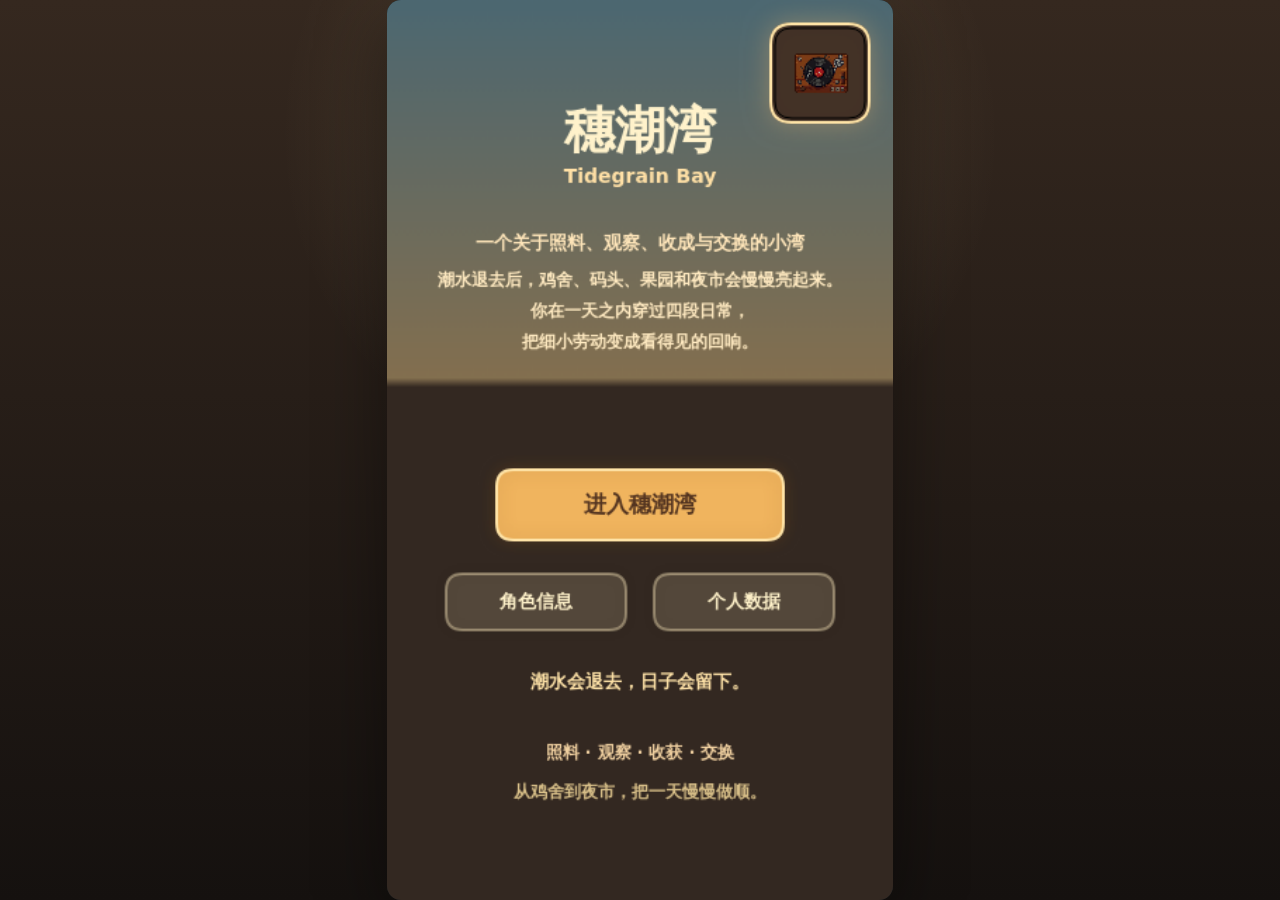
==== commit 163ba6e3: "Add dock and orchard panorama backdrops" ====
--- a/scenes/????/index.html
+++ b/scenes/????/index.html
@@ -217,8 +217,23 @@
 
     const ScenePanoramas = {
       coop: {
+        path: "./assets/panoramas/coop-360.png",
         pathLarge: "./assets/panoramas/coop-360-4096.jpg",
         pathSmall: "./assets/panoramas/coop-360-2048.jpg",
+        radius: 34,
+        rotationY: 0
+      },
+      dock: {
+        path: "./assets/panoramas/dock-360.png",
+        pathLarge: "./assets/panoramas/dock-360-4096.jpg",
+        pathSmall: "./assets/panoramas/dock-360-2048.jpg",
+        radius: 34,
+        rotationY: 0
+      },
+      orchard: {
+        path: "./assets/panoramas/orchard-360.png",
+        pathLarge: "./assets/panoramas/orchard-360-4096.jpg",
+        pathSmall: "./assets/panoramas/orchard-360-2048.jpg",
         radius: 34,
         rotationY: 0
       }
@@ -749,18 +764,22 @@
             this.addRingProp(118, 7.8, 0.2, 0.9, 1.1, 0.9, 0x774732);
           }
         } else if (sceneId === "dock") {
-          const water = new THREE.Mesh(new THREE.CircleGeometry(18, 56), this.mat(0x4d90af, 0.45, 0.02));
-          water.rotation.x = -Math.PI / 2;
-          this.root.add(water);
-          const deck = new THREE.Mesh(new THREE.RingGeometry(1.9, 7.2, 32), this.mat(0x8b6442));
-          deck.rotation.x = -Math.PI / 2;
-          deck.position.y = 0.02;
-          this.root.add(deck);
+          if (!panorama) {
+            const water = new THREE.Mesh(new THREE.CircleGeometry(18, 56), this.mat(0x4d90af, 0.45, 0.02));
+            water.rotation.x = -Math.PI / 2;
+            this.root.add(water);
+            const deck = new THREE.Mesh(new THREE.RingGeometry(1.9, 7.2, 32), this.mat(0x8b6442));
+            deck.rotation.x = -Math.PI / 2;
+            deck.position.y = 0.02;
+            this.root.add(deck);
+          }
         } else if (sceneId === "orchard") {
-          const grass = new THREE.Mesh(new THREE.CircleGeometry(18, 48), this.mat(0x7aa858));
-          grass.rotation.x = -Math.PI / 2;
-          this.root.add(grass);
-          this.addRingProp(34, 12.5, 0, 0.9, 3.6, 0.9, 0xd6b07d);
+          if (!panorama) {
+            const grass = new THREE.Mesh(new THREE.CircleGeometry(18, 48), this.mat(0x7aa858));
+            grass.rotation.x = -Math.PI / 2;
+            this.root.add(grass);
+            this.addRingProp(34, 12.5, 0, 0.9, 3.6, 0.9, 0xd6b07d);
+          }
         } else if (sceneId === "market") {
           const ground = new THREE.Mesh(new THREE.CircleGeometry(16, 48), this.mat(0x6c4a43));
           ground.rotation.x = -Math.PI / 2;
